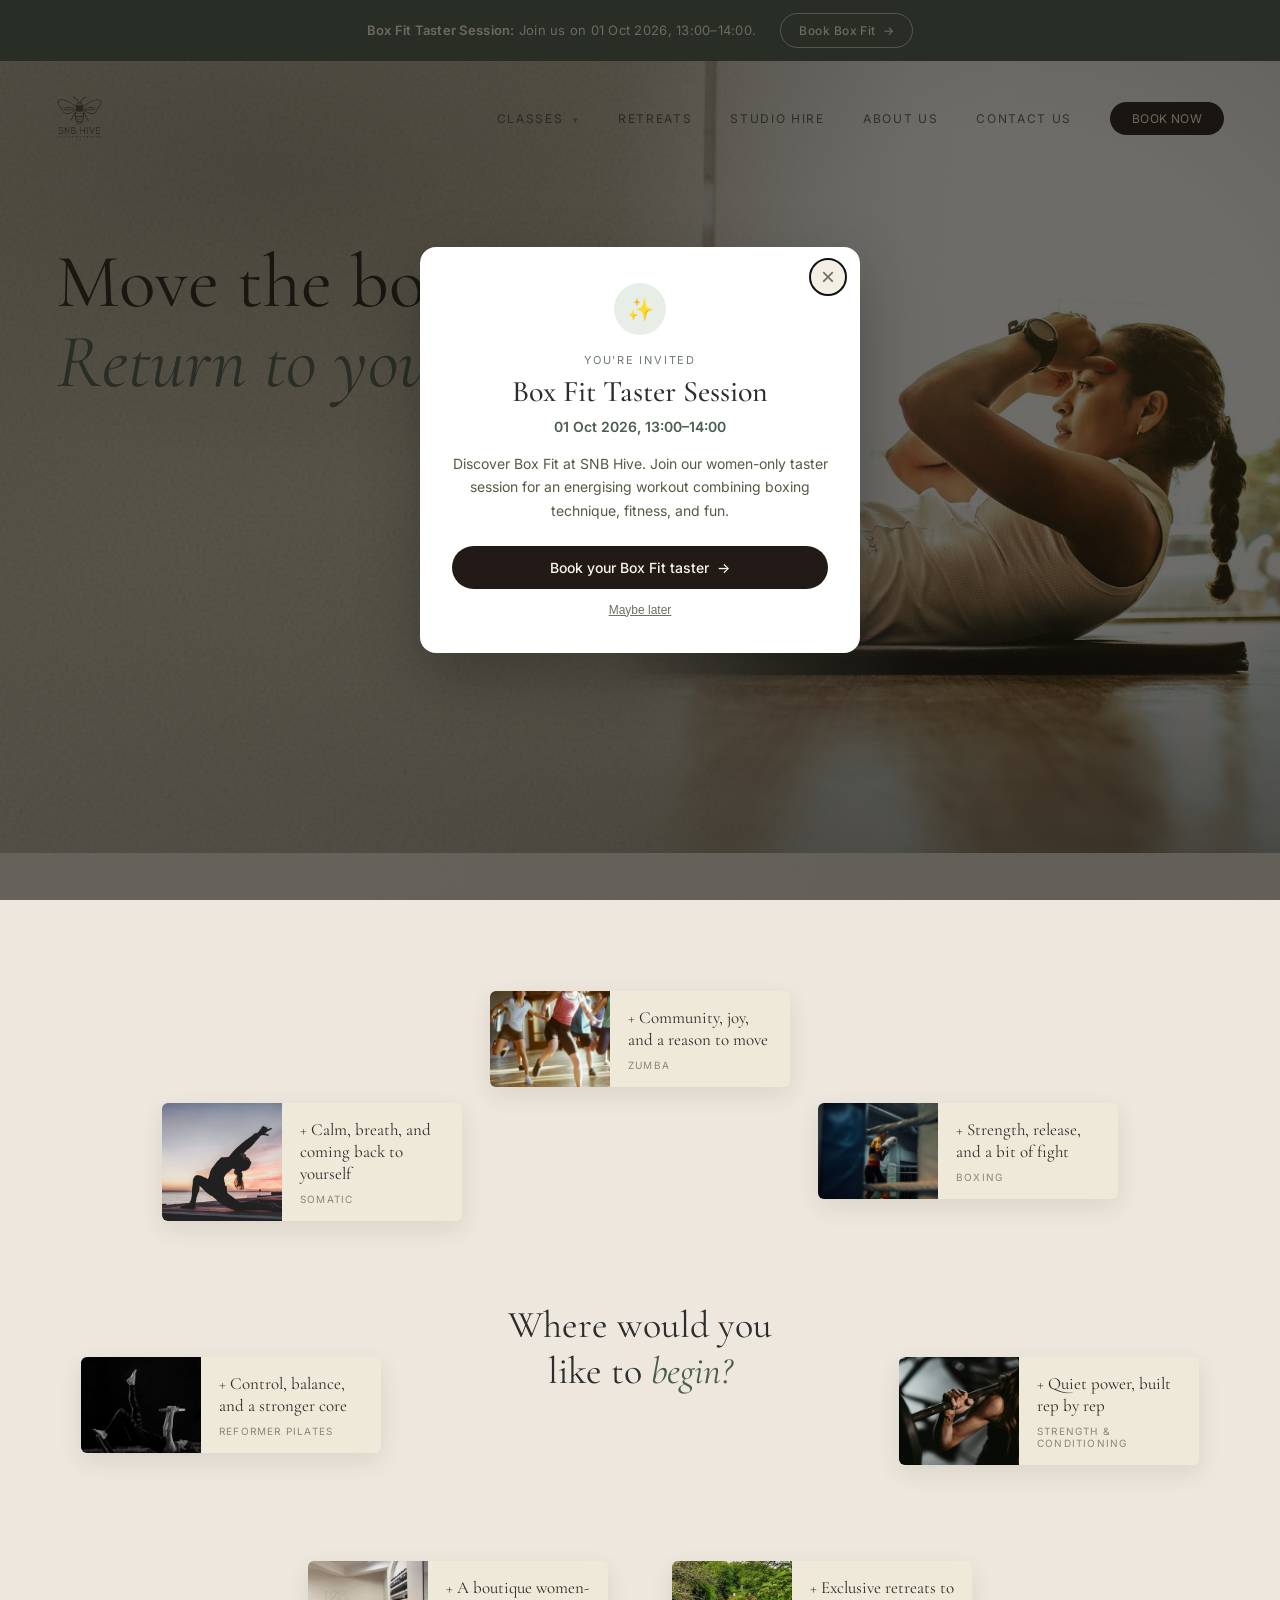
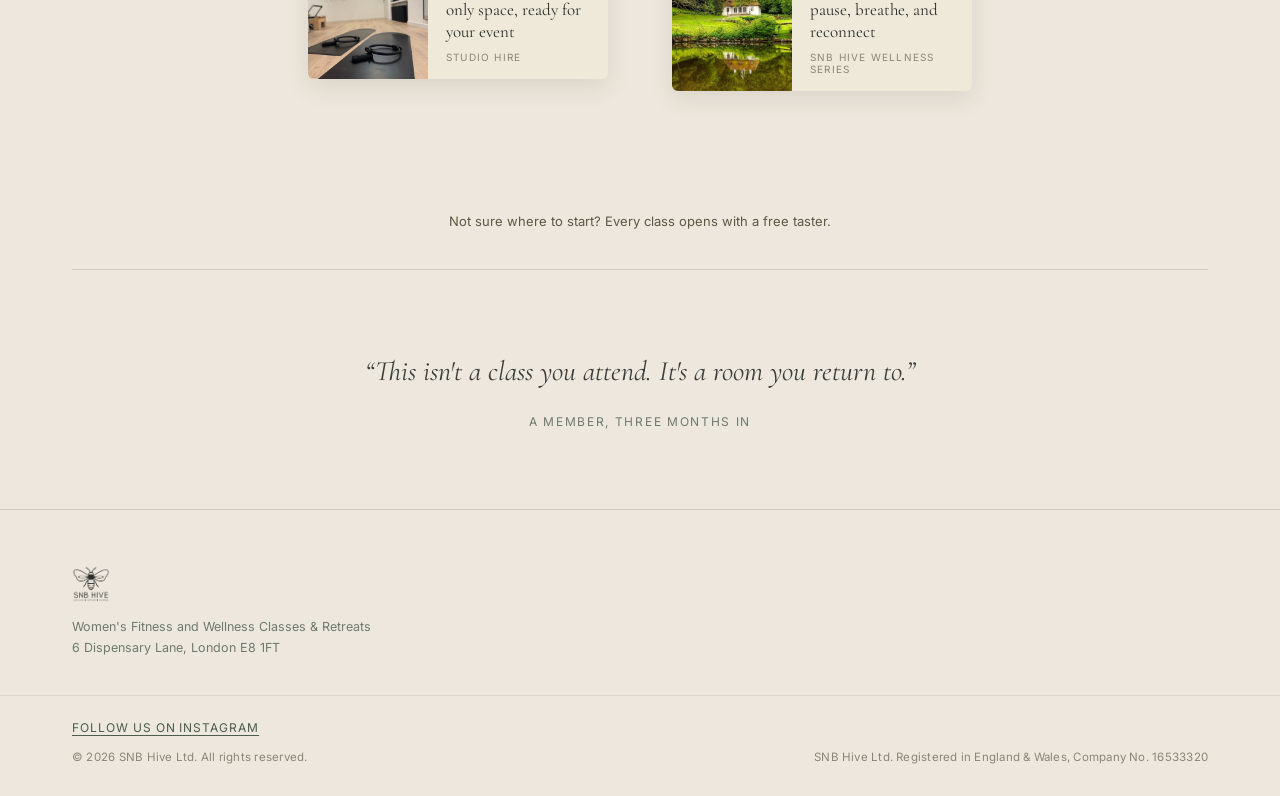
==== index.html @ ef82ece2 "Add Box Fit time to homepage popup" ====
<!DOCTYPE html>
<html lang="en">
<head>
<meta charset="UTF-8" />
<meta name="viewport" content="width=device-width, initial-scale=1.0" />
<title>SNB Hive — Women's Fitness & Wellness</title>
<meta property="og:title" content="SNB Hive — Women's Fitness &amp; Wellness" />
<meta property="og:description" content="A women-only wellness community in Hackney. Fitness classes, retreats, and studio hire." />
<meta property="og:image" content="https://snbhive.com/hero-photo-candidate.jpg" />
<meta property="og:type" content="website" />
<meta property="og:url" content="https://snbhive.com/" />
<meta name="twitter:card" content="summary_large_image" />
<meta name="description" content="A women-only wellness community in Hackney. Fitness classes, retreats, and studio hire." />
<link rel="preconnect" href="https://fonts.googleapis.com">
<link href="https://fonts.googleapis.com/css2?family=Cormorant+Garamond:ital,wght@0,400;0,500;1,400;1,500&family=Inter:wght@400;500&display=swap" rel="stylesheet">
<style>
  * { margin:0; padding:0; box-sizing:border-box; }

  body {
    font-family:'Inter',sans-serif; color:#2B2E2C;
    background-color:#EDE7DD;
    background-image:
      radial-gradient(ellipse 120% 80% at 30% 0%, rgba(255,252,244,0.4), transparent 60%),
      radial-gradient(ellipse 120% 90% at 80% 100%, rgba(60,64,58,0.05), transparent 60%),
      url("data:image/svg+xml,%3Csvg xmlns='http://www.w3.org/2000/svg' viewBox='0 0 240 240'%3E%3Cfilter id='n'%3E%3CfeTurbulence type='fractalNoise' baseFrequency='0.85' numOctaves='2' stitchTiles='stitch'/%3E%3CfeColorMatrix type='saturate' values='0'/%3E%3C/filter%3E%3Crect width='100%25' height='100%25' filter='url(%23n)' opacity='0.045'/%3E%3C/svg%3E");
    background-attachment:fixed;
  }
  .serif { font-family:'Cormorant Garamond',serif; }

  /* ── Box Fit taster session announcement ── */
  .taster-banner {
    position:relative; z-index:40; display:flex; align-items:center; justify-content:center;
    gap:24px; padding:13px 24px; background:#4B5D4E; color:#FBF6EA; text-align:center;
  }
  .taster-banner p { font-size:13px; line-height:1.5; letter-spacing:0.02em; }
  .taster-banner strong { font-weight:600; }
  .taster-banner a {
    flex-shrink:0; display:inline-flex; align-items:center; gap:7px; padding:9px 18px;
    border:1px solid rgba(251,246,234,0.7); border-radius:100px; color:#FBF6EA;
    font-size:12px; font-weight:500; letter-spacing:0.04em; text-decoration:none;
    transition:background 0.2s ease, color 0.2s ease;
  }
  .taster-banner a:hover, .taster-banner a:focus-visible { background:#FBF6EA; color:#344339; }

  /* ── Textured stone hero — heavier, more granular grain than the rest
       of the page, so the top of the site reads as a distinct, tactile
       moment rather than a continuation of the body texture. ── */
  .hero {
    position:relative; min-height:88vh; overflow:hidden;
    background-color:#CDC6B2;
    background-image:
      radial-gradient(ellipse 70% 60% at 22% 15%, rgba(139,132,116,0.55), transparent 60%),
      radial-gradient(ellipse 60% 70% at 78% 30%, rgba(242,237,221,0.6), transparent 65%),
      radial-gradient(ellipse 90% 70% at 50% 100%, rgba(120,114,98,0.4), transparent 70%),
      radial-gradient(ellipse 100% 60% at 50% 0%, rgba(168,160,141,0.3), transparent 60%),
      linear-gradient(180deg, #D3CCB9 0%, #C7BFAA 45%, #DAD3C1 100%);
  }
  .hero::before {
    content:''; position:absolute; inset:0; opacity:0.34; mix-blend-mode:multiply;
    background-image:url("data:image/svg+xml,%3Csvg xmlns='http://www.w3.org/2000/svg' viewBox='0 0 300 300'%3E%3Cfilter id='n'%3E%3CfeTurbulence type='fractalNoise' baseFrequency='0.75' numOctaves='3' stitchTiles='stitch'/%3E%3CfeColorMatrix type='saturate' values='0'/%3E%3C/filter%3E%3Crect width='100%25' height='100%25' filter='url(%23n)'/%3E%3C/svg%3E");
  }
  .hero::after {
    content:''; position:absolute; inset:0;
    background:radial-gradient(ellipse 90% 90% at 50% 45%, transparent 45%, rgba(60,56,44,0.16) 100%);
  }

  .hero-nav { position:relative; z-index:30; display:flex; align-items:center; justify-content:space-between; padding:34px 56px; }
  .hero-nav .mark { display:flex; align-items:center; text-decoration:none; }
  .hero-nav .mark img { height:44px; width:auto; display:block; }
  .hero-nav ul { display:flex; gap:38px; list-style:none; }

  .nav-dropdown { position:relative; }
  .nav-dropdown > a { cursor:pointer; }
  .nav-dropdown .caret { font-size:9px; margin-left:5px; opacity:0.7; }
  .dropdown-menu { position:absolute; top:100%; left:50%; transform:translateX(-50%); margin-top:14px;
    background:#fff; border-radius:10px; box-shadow:0 14px 34px rgba(60,50,30,0.16);
    min-width:200px; padding:8px; opacity:0; visibility:hidden; transform:translateX(-50%) translateY(-6px);
    transition:opacity 0.2s ease, transform 0.2s ease, visibility 0.2s; z-index:20; }
  .nav-dropdown:hover .dropdown-menu { opacity:1; visibility:visible; transform:translateX(-50%) translateY(0); }
  .dropdown-menu a { display:block; padding:9px 14px; font-size:12px; letter-spacing:0.08em; text-transform:uppercase;
    color:#2B2E2C; opacity:1; border-radius:6px; }
  .dropdown-menu a:hover { background:#F3EFE4; color:#4B5D4E; }
  .hero-nav a { color:#2B2E2C; text-decoration:none; font-size:12px; letter-spacing:0.14em; text-transform:uppercase; opacity:0.75; }

  .hero-copy { position:relative; z-index:4; padding:70px 56px 0; max-width:640px; }
  .hero-copy h1 { font-family:'Cormorant Garamond',serif; font-weight:400; font-size:76px; line-height:1.05; color:#211F1A; }
  .hero-copy h1 i { font-style:italic; color:#4B5D4E; }
  .hero-cta { margin-top:34px; display:inline-flex; align-items:center; gap:10px; background:#211A16; color:#FBF6EA;
    padding:14px 26px; border-radius:100px; font-size:13px; letter-spacing:0.03em; text-decoration:none; }
  .hero-cta .arrow { font-size:15px; }

  /* ── Photo fade layer ─────────────────────────────────────────────
     Currently using hero-photo-candidate.jpg (a free stock candidate —
     confirm its licence before this goes live). To swap in a different
     or final image, replace the background-image url below and adjust
     background-position to recentre on the subject if needed. The
     fade, the blend into the textured backdrop, and the vignette are
     already built and apply automatically to whatever image is used. ── */
  .photo-slot {
    position:absolute; right:0; bottom:0; top:0; width:52%; z-index:2;
    background-image:url('hero-photo-candidate.jpg');
    background-size:cover; background-position:75% 35%;
    -webkit-mask-image:linear-gradient(90deg, transparent 0%, rgba(0,0,0,0.5) 22%, rgba(0,0,0,0.95) 45%, black 60%);
            mask-image:linear-gradient(90deg, transparent 0%, rgba(0,0,0,0.5) 22%, rgba(0,0,0,0.95) 45%, black 60%);
  }
  .photo-slot::after {
    content:''; position:absolute; inset:0;
    background:
      linear-gradient(0deg, rgba(40,36,26,0.28) 0%, transparent 30%),
      radial-gradient(ellipse 90% 70% at 60% 40%, transparent 45%, rgba(40,36,26,0.18) 100%);
  }
  /* ── Body sections ── */
  .section-label { font-size:11px; letter-spacing:0.24em; text-transform:uppercase; color:#6E7A6F; text-align:center; }

  /* Scattered "Where would you like to begin?" constellation menu */
  .menu-wrap { position:relative; max-width:1180px; margin:90px auto 10px; height:860px; padding:0; }

  .menu-center { position:absolute; left:50%; top:360px; transform:translateX(-50%);
    text-align:center; z-index:3; width:280px; }
  .menu-center .label { font-size:11px; letter-spacing:0.24em; text-transform:uppercase; color:#6E7A6F; margin-bottom:16px; }
  .menu-center h2 { font-family:'Cormorant Garamond',serif; font-weight:400; font-size:38px; line-height:1.2; color:#2B2E2C; }
  .menu-center h2 i { font-style:italic; color:#4B5D4E; }

  .mcard { position:absolute; display:flex; align-items:stretch; background:#EFE9D9; border-radius:6px;
    box-shadow:0 8px 24px rgba(60,50,30,0.10); width:300px; text-decoration:none; color:inherit;
    transition:transform 0.25s ease, box-shadow 0.25s ease; z-index:2; }
  .mcard:hover { transform:translateY(-4px); box-shadow:0 14px 30px rgba(60,50,30,0.16); }
  .mcard .mphoto { width:120px; flex-shrink:0; position:relative; border-radius:6px 0 0 6px; overflow:hidden; }
  .mcard .mphoto::after {
    content:''; position:absolute; inset:0; opacity:0.14; mix-blend-mode:overlay;
    background-image:url("data:image/svg+xml,%3Csvg xmlns='http://www.w3.org/2000/svg' viewBox='0 0 300 300'%3E%3Cfilter id='n'%3E%3CfeTurbulence type='fractalNoise' baseFrequency='0.014' numOctaves='4' stitchTiles='stitch'/%3E%3CfeColorMatrix type='saturate' values='0'/%3E%3C/filter%3E%3Crect width='100%25' height='100%25' filter='url(%23n)'/%3E%3C/svg%3E");
  }
  .mcard .mbody { padding:16px 18px; display:flex; flex-direction:column; justify-content:center; border-radius:0 6px 6px 0; overflow:hidden; }
  .mcard .title { font-family:'Cormorant Garamond',serif; font-size:17px; line-height:1.3; }
  .mcard .title .plus { color:#4B5D4E; margin-right:4px; }
  .mcard .who { margin-top:8px; font-size:10px; letter-spacing:0.12em; text-transform:uppercase; color:#8A8677; }

  .mcard.card-1 { left:440px; top:48px;  }
  .mcard.card-2 { left:768px; top:160px; }
  .mcard.card-3 { left:112px; top:160px; }
  .mcard.card-4 { left:849px; top:414px; }
  .mcard.card-5 { left:31px;  top:414px; }
  .mcard.card-6 { left:622px; top:618px; }
  .mcard.card-7 { left:258px; top:618px; }

  .menu-footnote { text-align:center; margin-top:0; padding-bottom:40px; font-size:13px; color:#5C5844; }
  .menu-footnote a { color:#4B5D4E; text-decoration:underline; text-underline-offset:4px; }

  @media (max-width: 1220px) {
    .menu-wrap { height:auto; padding:0 24px; margin-top:60px; }
    .menu-center { position:static; transform:none; margin:0 auto 32px; width:auto; }
    .mcard { position:static; width:100%; margin:0 auto 16px; max-width:420px; }
  }

  .t1 { background-image:url('menu-zumba.jpg'); background-size:cover; background-position:center 45%; }
  .t2 { background-image:url('menu-boxing.jpg'); background-size:cover; background-position:center 30%; }
  .t3 { background-image:url('menu-classes.jpg'); background-size:cover; background-position:center 55%; }
  .t4 { background-image:url('menu-strength.jpg'); background-size:cover; background-position:center 35%; }
  .t5 { background-image:url('menu-pilates.jpg'); background-size:cover; background-position:center 45%; }
  .t6 { background-image:url('menu-retreat.jpg'); background-size:cover; background-position:center; }
  .t7 { background-image:url('menu-studio.jpg'); background-size:cover; background-position:center; }

  .divider { height:1px; background:rgba(43,46,44,0.16); margin:0 72px; }

  .quote-band { padding:80px 72px; text-align:center; }
  .quote-band p { font-family:'Cormorant Garamond',serif; font-style:italic; font-weight:400; font-size:28px; line-height:1.5;
    max-width:620px; margin:0 auto; color:#3A3D3B; }
  .quote-band .who { margin-top:22px; font-size:12px; letter-spacing:0.14em; text-transform:uppercase; color:#6E7A6F; }

  .site-footer { border-top:1px solid rgba(43,46,44,0.14); }
  .footer-main { padding:56px 72px 36px; display:flex; justify-content:space-between;
    align-items:flex-start; gap:40px; flex-wrap:wrap; }
  .footer-brand img { height:36px; width:auto; display:block; margin-bottom:14px; }
  .footer-brand p { font-size:12.5px; color:#6E7A6F; line-height:1.7; }
  .footer-social a { font-size:12px; letter-spacing:0.08em; text-transform:uppercase; color:#4B5D4E;
    text-decoration:underline; text-underline-offset:3px; }
  .footer-bottom { padding:20px 72px 32px; border-top:1px solid rgba(43,46,44,0.08); }
  .footer-bottom .footer-social { margin-bottom:14px; text-align:left; }
  .footer-legal { display:flex; justify-content:space-between; flex-wrap:wrap; gap:8px; }
  .footer-legal p { font-size:11.5px; color:#8A8677; letter-spacing:0.02em; }

  @media (max-width: 700px) {
    .footer-main, .footer-bottom { padding-left:24px; padding-right:24px; }
  }

  @media (max-width: 900px) {
    .hero-copy h1 { font-size:48px; }
    .photo-slot { position:static; width:auto; margin:32px 56px 0; height:280px; }
    .card-grid { grid-template-columns:1fr; }
  }
  .nav-cta { background:#211A16 !important; color:#FBF6EA !important; padding:9px 22px;
    border-radius:100px; opacity:1 !important; letter-spacing:0.03em !important; }
  /* ── Mobile nav ── */
  .mobile-toggle { display:none; background:none; border:none; cursor:pointer; padding:6px; z-index:30; position:relative; }
  .mobile-toggle span { display:block; width:22px; height:2px; background:#2B2E2C; margin:5px 0;
    transition:transform 0.25s ease, opacity 0.25s ease; }
  .mobile-toggle.open span:nth-child(1) { transform:translateY(7px) rotate(45deg); }
  .mobile-toggle.open span:nth-child(2) { opacity:0; }
  .mobile-toggle.open span:nth-child(3) { transform:translateY(-7px) rotate(-45deg); }

  .nav-overlay { position:fixed; inset:0; background:rgba(20,18,14,0.4); z-index:15;
    opacity:0; visibility:hidden; transition:opacity 0.25s ease, visibility 0.25s ease; }
  .nav-overlay.show { opacity:1; visibility:visible; }

  @media (max-width: 880px) {
    .mobile-toggle { display:block; }
    .hero-nav ul {
      position:fixed; top:0; right:0; height:100vh; width:80%; max-width:320px;
      background:#FBF6EA; flex-direction:column; align-items:flex-start; justify-content:flex-start;
      padding:100px 32px 40px; gap:6px; box-shadow:-10px 0 34px rgba(0,0,0,0.16);
      transform:translateX(100%); transition:transform 0.3s ease; z-index:20; overflow-y:auto;
    }
    .hero-nav ul.open { transform:translateX(0); }
    .hero-nav ul li { width:100%; }
    .hero-nav ul a { display:block; padding:12px 0; font-size:13px; opacity:0.85; }
    .hero-nav .nav-cta { display:inline-flex !important; align-items:center; justify-content:center;
      padding:13px 28px !important; margin-top:14px; font-size:13px !important; width:auto; }
    .nav-dropdown .dropdown-menu {
      position:static !important; left:auto !important; top:auto !important; transform:none !important;
      box-shadow:none !important; background:transparent !important; border-radius:0 !important;
      width:100% !important; min-width:0 !important; margin:0 !important; padding:0 !important;
      opacity:1 !important; visibility:visible !important;
      max-height:0; overflow:hidden; transition:max-height 0.25s ease;
    }
    .nav-dropdown.mobile-open .dropdown-menu {
      max-height:300px !important; padding:4px 0 6px 14px !important; margin-top:2px !important;
    }
    .nav-dropdown .caret { transition:transform 0.2s ease; }
    .nav-dropdown.mobile-open .caret { transform:rotate(180deg); }
  }
  /* ── Box Fit taster session popup ── */
  .taster-overlay { position:fixed; inset:0; z-index:50; background:rgba(20,18,14,0.62);
    display:none; align-items:center; justify-content:center; padding:20px; }
  .taster-overlay.show { display:flex; }
  .taster-modal { background:#fff; border-radius:16px; max-width:440px; width:100%;
    padding:36px 32px; text-align:center; position:relative; box-shadow:0 24px 60px rgba(0,0,0,0.25); }
  .taster-modal .close-btn { position:absolute; top:12px; right:14px; width:36px; height:36px;
    background:none; border:none; font-size:24px; color:#716D61; cursor:pointer; border-radius:50%; }
  .taster-modal .close-btn:hover, .taster-modal .close-btn:focus-visible { background:#F3EFE4; }
  .taster-modal .taster-icon { width:52px; height:52px; border-radius:50%; background:#E7EEE8; color:#4B5D4E;
    display:flex; align-items:center; justify-content:center; margin:0 auto 18px; font-size:22px; }
  .taster-modal h3 { font-family:'Cormorant Garamond',serif; font-weight:500; font-size:30px; color:#2B2E2C; }
  .taster-modal .taster-tag { font-size:11px; letter-spacing:0.16em; text-transform:uppercase; color:#6E7A6F;
    margin-bottom:6px; }
  .taster-modal .dates { font-size:14px; font-weight:600; color:#4B5D4E; margin-top:8px; }
  .taster-modal p.body-copy { font-size:14px; color:#5A5744; line-height:1.65; margin:17px 0 24px; }
  .taster-modal .btn-primary { display:inline-flex; align-items:center; justify-content:center; gap:8px;
    width:100%; background:#211A16; color:#FBF6EA; padding:13px; border-radius:100px; text-decoration:none;
    font-size:14px; font-weight:500; }
  .taster-modal .btn-later { display:block; margin:14px auto 0; font-size:12px; color:#716D61;
    text-decoration:underline; background:none; border:none; cursor:pointer; }
  @media (max-width: 600px) {
    .taster-banner { flex-direction:column; gap:9px; padding:12px 18px; }
    .taster-banner a { padding:7px 16px; }
    .taster-modal { padding:34px 24px 28px; }
  }
</style>
</head>
<body>

<aside class="taster-banner" aria-label="Box Fit taster session">
  <p><strong>Box Fit Taster Session:</strong> Join us on 01 Oct 2026, 13:00&ndash;14:00.</p>
  <a href="https://app.snbhive.com">Book Box Fit <span aria-hidden="true">&rarr;</span></a>
</aside>

<section class="hero">
  <nav class="hero-nav">
    <a class="mark" href="index.html"><img src="logo-nav.png" alt="SNB Hive"/></a>
    <ul>
      <li class="nav-dropdown">
        <a>Classes <span class="caret">&#9662;</span></a>
        <div class="dropdown-menu">
          <a href="page-class-boxing.html">Boxing</a>
          <a href="page-class-pilates.html">Reformer Pilates</a>
          <a href="page-class-somatic.html">Somatic</a>
          <a href="page-class-strength.html">Strength &amp; Conditioning</a>
          <a href="page-class-zumba.html">Zumba</a>
        </div>
      </li>
      <li><a href="page-retreats.html">Retreats</a></li>
      <li><a href="page-studio-hire.html">Studio hire</a></li>
      <li><a href="page-about.html">About us</a></li>
      <li><a href="page-contact.html">Contact us</a></li>
      <li><a href="https://app.snbhive.com" class="nav-cta">Book Now</a></li>
    </ul>
    <div class="nav-overlay" id="navOverlay"></div>
    <button class="mobile-toggle" id="mobileToggle" aria-label="Menu"><span></span><span></span><span></span></button>
  </nav>


  <div class="hero-copy">
    <h1>Move the body.<br/><i>Return to yourself.</i></h1>
  </div>

  <div class="photo-slot"></div>
</section>

<!-- Signature scattered menu — now showing each class individually, plus retreats and studio hire -->
<div class="menu-wrap">
  <div class="menu-center">
    <h2>Where would you<br/>like to <i>begin?</i></h2>
  </div>

  <a class="mcard card-1" href="page-class-zumba.html">
    <div class="mphoto t1"></div>
    <div class="mbody">
      <div class="title"><span class="plus">+</span>Community, joy, and a reason to move</div>
      <div class="who">Zumba</div>
    </div>
  </a>

  <a class="mcard card-2" href="page-class-boxing.html">
    <div class="mphoto t2"></div>
    <div class="mbody">
      <div class="title"><span class="plus">+</span>Strength, release, and a bit of fight</div>
      <div class="who">Boxing</div>
    </div>
  </a>

  <a class="mcard card-3" href="page-class-somatic.html">
    <div class="mphoto t3"></div>
    <div class="mbody">
      <div class="title"><span class="plus">+</span>Calm, breath, and coming back to yourself</div>
      <div class="who">Somatic</div>
    </div>
  </a>

  <a class="mcard card-4" href="page-class-strength.html">
    <div class="mphoto t4"></div>
    <div class="mbody">
      <div class="title"><span class="plus">+</span>Quiet power, built rep by rep</div>
      <div class="who">Strength &amp; Conditioning</div>
    </div>
  </a>

  <a class="mcard card-5" href="page-class-pilates.html">
    <div class="mphoto t5"></div>
    <div class="mbody">
      <div class="title"><span class="plus">+</span>Control, balance, and a stronger core</div>
      <div class="who">Reformer Pilates</div>
    </div>
  </a>

  <a class="mcard card-6" href="page-retreats.html">
    <div class="mphoto t6"></div>
    <div class="mbody">
      <div class="title"><span class="plus">+</span>Exclusive retreats to pause, breathe, and reconnect</div>
      <div class="who">SNB Hive Wellness Series</div>
    </div>
  </a>

  <a class="mcard card-7" href="page-studio-hire.html">
    <div class="mphoto t7"></div>
    <div class="mbody">
      <div class="title"><span class="plus">+</span>A boutique women-only space, ready for your event</div>
      <div class="who">Studio hire</div>
    </div>
  </a>
</div>

<div class="menu-footnote">Not sure where to start? Every class opens with a free taster.</div>

<div class="divider"></div>

<section class="quote-band">
  <p>&ldquo;This isn't a class you attend. It's a room you return to.&rdquo;</p>
  <div class="who">A member, three months in</div>
</section>

<footer class="site-footer">
  <div class="footer-main">
    <div class="footer-brand">
      <img src="logo-nav.png" alt="SNB Hive"/>
      <p>Women's Fitness and Wellness Classes &amp; Retreats<br/>6 Dispensary Lane, London E8 1FT</p>
    </div>
  </div>
  <div class="footer-bottom">
    <div class="footer-social">
      <a href="https://www.instagram.com/snbhive?igsh=ODBrM2l6dDdyZnp0&utm_source=qr" target="_blank" rel="noopener">Follow us on Instagram</a>
    </div>
    <div class="footer-legal">
      <p>&copy; 2026 SNB Hive Ltd. All rights reserved.</p>
      <p>SNB Hive Ltd. Registered in England &amp; Wales, Company No. 16533320</p>
    </div>
  </div>
</footer>

<div class="taster-overlay" id="tasterOverlay" aria-hidden="true">
  <div class="taster-modal" role="dialog" aria-modal="true" aria-labelledby="tasterTitle" aria-describedby="tasterDescription">
    <button class="close-btn" id="tasterClose" type="button" aria-label="Close Box Fit taster session popup">&times;</button>
    <div class="taster-icon" aria-hidden="true">&#10024;</div>
    <div class="taster-tag">You're invited</div>
    <h3 id="tasterTitle">Box Fit Taster Session</h3>
    <div class="dates">01 Oct 2026, 13:00&ndash;14:00</div>
    <p class="body-copy" id="tasterDescription">Discover Box Fit at SNB Hive. Join our women-only taster session for an energising workout combining boxing technique, fitness, and fun.</p>
    <a class="btn-primary" href="https://app.snbhive.com">Book your Box Fit taster <span aria-hidden="true">&rarr;</span></a>
    <button class="btn-later" id="tasterLater" type="button">Maybe later</button>
  </div>
</div>

<script>
  (function() {
    var overlay = document.getElementById('tasterOverlay');
    var closeButton = document.getElementById('tasterClose');
    var laterButton = document.getElementById('tasterLater');
    var storageKey = 'box_fit_taster_2026_10_01_seen';

    function closePopup() {
      overlay.classList.remove('show');
      overlay.setAttribute('aria-hidden', 'true');
    }

    if (!sessionStorage.getItem(storageKey)) {
      setTimeout(function() {
        overlay.classList.add('show');
        overlay.setAttribute('aria-hidden', 'false');
        closeButton.focus();
      }, 600);
      sessionStorage.setItem(storageKey, '1');
    }

    closeButton.addEventListener('click', closePopup);
    laterButton.addEventListener('click', closePopup);
    overlay.addEventListener('click', function(event) {
      if (event.target === overlay) closePopup();
    });
    document.addEventListener('keydown', function(event) {
      if (event.key === 'Escape' && overlay.classList.contains('show')) closePopup();
    });
  })();
</script>

<script>
  (function() {
    var toggle = document.getElementById('mobileToggle');
    var menu = document.querySelector('.hero-nav ul');
    var overlay = document.getElementById('navOverlay');
    if (!toggle || !menu) return;

    function closeMenu() {
      toggle.classList.remove('open');
      menu.classList.remove('open');
      if (overlay) overlay.classList.remove('show');
    }
    function openMenu() {
      toggle.classList.add('open');
      menu.classList.add('open');
      if (overlay) overlay.classList.add('show');
    }
    toggle.addEventListener('click', function() {
      menu.classList.contains('open') ? closeMenu() : openMenu();
    });
    if (overlay) overlay.addEventListener('click', closeMenu);

    var dropdownLink = document.querySelector('.nav-dropdown > a');
    var dropdownParent = document.querySelector('.nav-dropdown');
    if (dropdownLink && dropdownParent) {
      dropdownLink.addEventListener('click', function(e) {
        if (window.innerWidth <= 880) {
          e.preventDefault();
          dropdownParent.classList.toggle('mobile-open');
        }
      });
    }
  })();
</script>
</body>
</html>
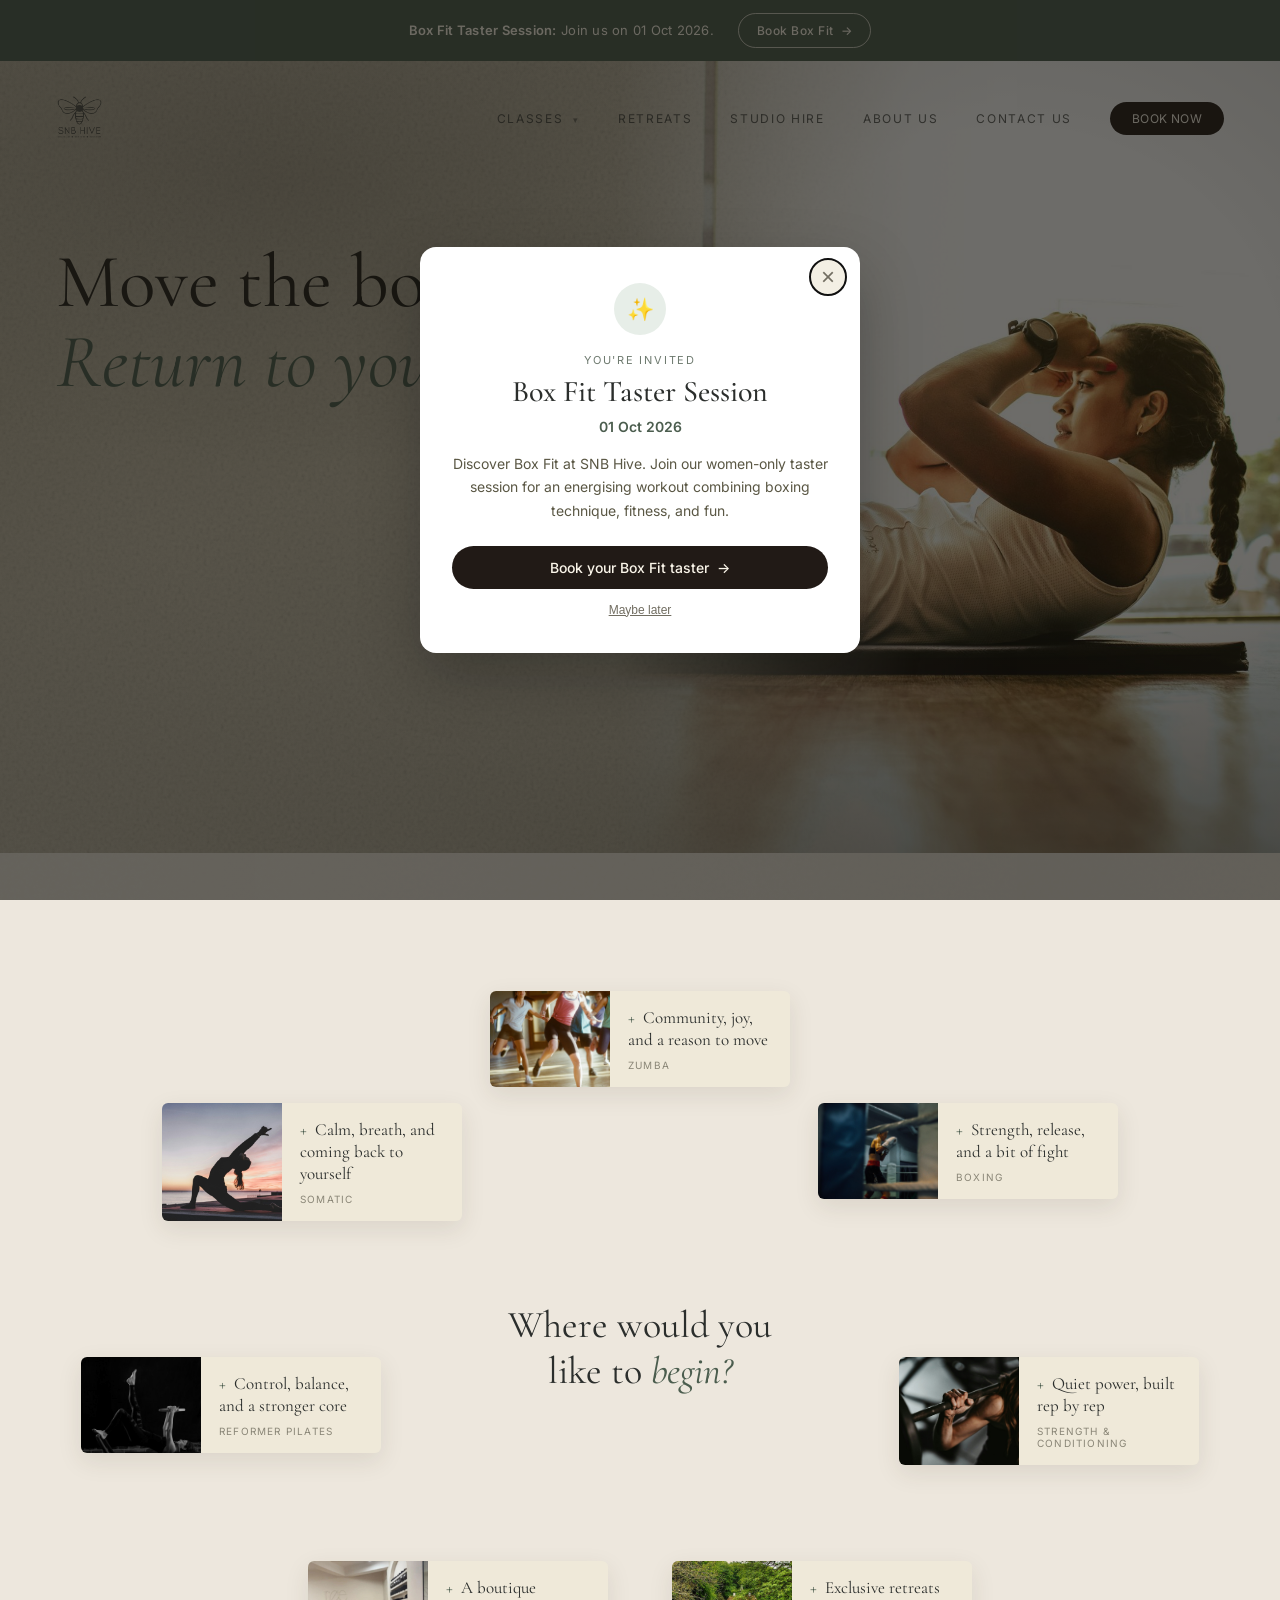
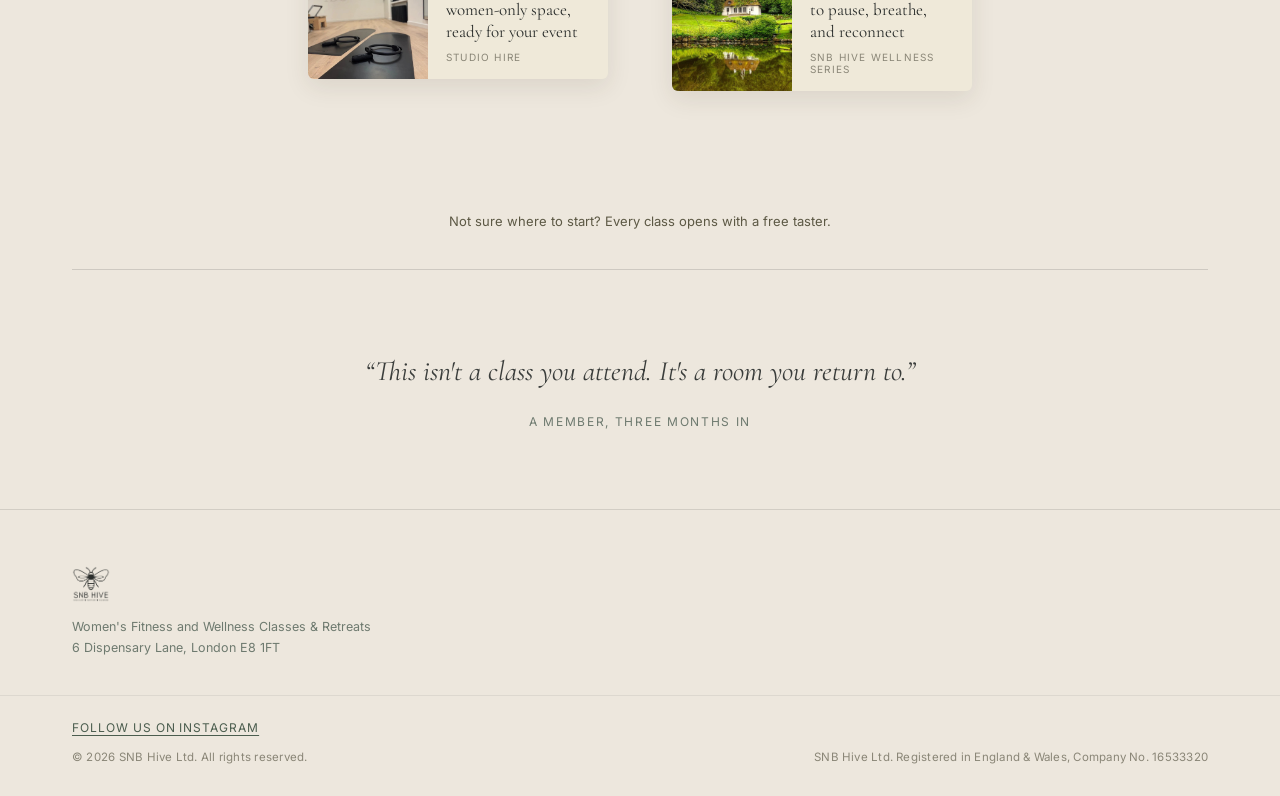
==== commit 69fcee09: "Merge branch 'main' into codex/add-popup-and-banner-with-redirects-u6j0tx" ====
--- a/index.html
+++ b/index.html
@@ -13,262 +13,876 @@
 <meta name="description" content="A women-only wellness community in Hackney. Fitness classes, retreats, and studio hire." />
 <link rel="preconnect" href="https://fonts.googleapis.com">
 <link href="https://fonts.googleapis.com/css2?family=Cormorant+Garamond:ital,wght@0,400;0,500;1,400;1,500&family=Inter:wght@400;500&display=swap" rel="stylesheet">
+
 <style>
-  * { margin:0; padding:0; box-sizing:border-box; }
-
-  body {
-    font-family:'Inter',sans-serif; color:#2B2E2C;
-    background-color:#EDE7DD;
-    background-image:
-      radial-gradient(ellipse 120% 80% at 30% 0%, rgba(255,252,244,0.4), transparent 60%),
-      radial-gradient(ellipse 120% 90% at 80% 100%, rgba(60,64,58,0.05), transparent 60%),
-      url("data:image/svg+xml,%3Csvg xmlns='http://www.w3.org/2000/svg' viewBox='0 0 240 240'%3E%3Cfilter id='n'%3E%3CfeTurbulence type='fractalNoise' baseFrequency='0.85' numOctaves='2' stitchTiles='stitch'/%3E%3CfeColorMatrix type='saturate' values='0'/%3E%3C/filter%3E%3Crect width='100%25' height='100%25' filter='url(%23n)' opacity='0.045'/%3E%3C/svg%3E");
-    background-attachment:fixed;
-  }
-  .serif { font-family:'Cormorant Garamond',serif; }
-
-  /* ── Box Fit taster session announcement ── */
+* {
+  margin: 0;
+  padding: 0;
+  box-sizing: border-box;
+}
+
+body {
+  font-family: 'Inter', sans-serif;
+  color: #2B2E2C;
+  background-color: #EDE7DD;
+  background-image:
+    radial-gradient(ellipse 120% 80% at 30% 0%, rgba(255,252,244,0.4), transparent 60%),
+    radial-gradient(ellipse 120% 90% at 80% 100%, rgba(60,64,58,0.05), transparent 60%),
+    url("data:image/svg+xml,%3Csvg xmlns='http://www.w3.org/2000/svg' viewBox='0 0 240 240'%3E%3Cfilter id='n'%3E%3CfeTurbulence type='fractalNoise' baseFrequency='0.85' numOctaves='2' stitchTiles='stitch'/%3E%3CfeColorMatrix type='saturate' values='0'/%3E%3C/filter%3E%3Crect width='100%25' height='100%25' filter='url(%23n)' opacity='0.045'/%3E%3C/svg%3E");
+  background-attachment: fixed;
+}
+
+.serif {
+  font-family: 'Cormorant Garamond', serif;
+}
+
+/* Box Fit taster-session banner */
+.taster-banner {
+  position: relative;
+  z-index: 40;
+  display: flex;
+  align-items: center;
+  justify-content: center;
+  gap: 24px;
+  padding: 13px 24px;
+  background: #4B5D4E;
+  color: #FBF6EA;
+  text-align: center;
+}
+
+.taster-banner p {
+  font-size: 13px;
+  line-height: 1.5;
+  letter-spacing: 0.02em;
+}
+
+.taster-banner strong {
+  font-weight: 600;
+}
+
+.taster-banner a {
+  flex-shrink: 0;
+  display: inline-flex;
+  align-items: center;
+  gap: 7px;
+  padding: 9px 18px;
+  border: 1px solid rgba(251,246,234,0.7);
+  border-radius: 100px;
+  color: #FBF6EA;
+  font-size: 12px;
+  font-weight: 500;
+  letter-spacing: 0.04em;
+  text-decoration: none;
+  transition: background 0.2s ease, color 0.2s ease;
+}
+
+.taster-banner a:hover,
+.taster-banner a:focus-visible {
+  background: #FBF6EA;
+  color: #344339;
+}
+
+/* Hero */
+.hero {
+  position: relative;
+  min-height: 88vh;
+  overflow: hidden;
+  background-color: #CDC6B2;
+  background-image:
+    radial-gradient(ellipse 70% 60% at 22% 15%, rgba(139,132,116,0.55), transparent 60%),
+    radial-gradient(ellipse 60% 70% at 78% 30%, rgba(242,237,221,0.6), transparent 65%),
+    radial-gradient(ellipse 90% 70% at 50% 100%, rgba(120,114,98,0.4), transparent 70%),
+    radial-gradient(ellipse 100% 60% at 50% 0%, rgba(168,160,141,0.3), transparent 60%),
+    linear-gradient(180deg, #D3CCB9 0%, #C7BFAA 45%, #DAD3C1 100%);
+}
+
+.hero::before {
+  content: '';
+  position: absolute;
+  inset: 0;
+  opacity: 0.34;
+  mix-blend-mode: multiply;
+  background-image: url("data:image/svg+xml,%3Csvg xmlns='http://www.w3.org/2000/svg' viewBox='0 0 300 300'%3E%3Cfilter id='n'%3E%3CfeTurbulence type='fractalNoise' baseFrequency='0.75' numOctaves='3' stitchTiles='stitch'/%3E%3CfeColorMatrix type='saturate' values='0'/%3E%3C/filter%3E%3Crect width='100%25' height='100%25' filter='url(%23n)'/%3E%3C/svg%3E");
+}
+
+.hero::after {
+  content: '';
+  position: absolute;
+  inset: 0;
+  background: radial-gradient(
+    ellipse 90% 90% at 50% 45%,
+    transparent 45%,
+    rgba(60,56,44,0.16) 100%
+  );
+}
+
+/* Navigation */
+.hero-nav {
+  position: relative;
+  z-index: 30;
+  display: flex;
+  align-items: center;
+  justify-content: space-between;
+  padding: 34px 56px;
+}
+
+.hero-nav .mark {
+  display: flex;
+  align-items: center;
+  text-decoration: none;
+}
+
+.hero-nav .mark img {
+  display: block;
+  width: auto;
+  height: 44px;
+}
+
+.hero-nav ul {
+  display: flex;
+  gap: 38px;
+  list-style: none;
+}
+
+.hero-nav a {
+  color: #2B2E2C;
+  font-size: 12px;
+  letter-spacing: 0.14em;
+  text-decoration: none;
+  text-transform: uppercase;
+  opacity: 0.75;
+}
+
+.nav-dropdown {
+  position: relative;
+}
+
+.nav-dropdown > a {
+  cursor: pointer;
+}
+
+.nav-dropdown .caret {
+  margin-left: 5px;
+  font-size: 9px;
+  opacity: 0.7;
+}
+
+.dropdown-menu {
+  position: absolute;
+  top: 100%;
+  left: 50%;
+  z-index: 20;
+  min-width: 200px;
+  margin-top: 14px;
+  padding: 8px;
+  background: #fff;
+  border-radius: 10px;
+  box-shadow: 0 14px 34px rgba(60,50,30,0.16);
+  opacity: 0;
+  visibility: hidden;
+  transform: translateX(-50%) translateY(-6px);
+  transition:
+    opacity 0.2s ease,
+    transform 0.2s ease,
+    visibility 0.2s;
+}
+
+.nav-dropdown:hover .dropdown-menu {
+  opacity: 1;
+  visibility: visible;
+  transform: translateX(-50%) translateY(0);
+}
+
+.dropdown-menu a {
+  display: block;
+  padding: 9px 14px;
+  border-radius: 6px;
+  color: #2B2E2C;
+  font-size: 12px;
+  letter-spacing: 0.08em;
+  text-transform: uppercase;
+  opacity: 1;
+}
+
+.dropdown-menu a:hover {
+  background: #F3EFE4;
+  color: #4B5D4E;
+}
+
+.nav-cta {
+  padding: 9px 22px;
+  background: #211A16 !important;
+  border-radius: 100px;
+  color: #FBF6EA !important;
+  letter-spacing: 0.03em !important;
+  opacity: 1 !important;
+}
+
+/* Hero content */
+.hero-copy {
+  position: relative;
+  z-index: 4;
+  max-width: 640px;
+  padding: 70px 56px 0;
+}
+
+.hero-copy h1 {
+  color: #211F1A;
+  font-family: 'Cormorant Garamond', serif;
+  font-size: 76px;
+  font-weight: 400;
+  line-height: 1.05;
+}
+
+.hero-copy h1 i {
+  color: #4B5D4E;
+  font-style: italic;
+}
+
+.photo-slot {
+  position: absolute;
+  top: 0;
+  right: 0;
+  bottom: 0;
+  z-index: 2;
+  width: 52%;
+  background-image: url('hero-photo-candidate.jpg');
+  background-position: 75% 35%;
+  background-size: cover;
+  -webkit-mask-image: linear-gradient(
+    90deg,
+    transparent 0%,
+    rgba(0,0,0,0.5) 22%,
+    rgba(0,0,0,0.95) 45%,
+    black 60%
+  );
+  mask-image: linear-gradient(
+    90deg,
+    transparent 0%,
+    rgba(0,0,0,0.5) 22%,
+    rgba(0,0,0,0.95) 45%,
+    black 60%
+  );
+}
+
+.photo-slot::after {
+  content: '';
+  position: absolute;
+  inset: 0;
+  background:
+    linear-gradient(0deg, rgba(40,36,26,0.28) 0%, transparent 30%),
+    radial-gradient(
+      ellipse 90% 70% at 60% 40%,
+      transparent 45%,
+      rgba(40,36,26,0.18) 100%
+    );
+}
+
+/* Main cards */
+.menu-wrap {
+  position: relative;
+  max-width: 1180px;
+  height: 860px;
+  margin: 90px auto 10px;
+}
+
+.menu-center {
+  position: absolute;
+  top: 360px;
+  left: 50%;
+  z-index: 3;
+  width: 280px;
+  text-align: center;
+  transform: translateX(-50%);
+}
+
+.menu-center h2 {
+  color: #2B2E2C;
+  font-family: 'Cormorant Garamond', serif;
+  font-size: 38px;
+  font-weight: 400;
+  line-height: 1.2;
+}
+
+.menu-center h2 i {
+  color: #4B5D4E;
+  font-style: italic;
+}
+
+.mcard {
+  position: absolute;
+  z-index: 2;
+  display: flex;
+  align-items: stretch;
+  width: 300px;
+  background: #EFE9D9;
+  border-radius: 6px;
+  box-shadow: 0 8px 24px rgba(60,50,30,0.10);
+  color: inherit;
+  text-decoration: none;
+  transition: transform 0.25s ease, box-shadow 0.25s ease;
+}
+
+.mcard:hover {
+  box-shadow: 0 14px 30px rgba(60,50,30,0.16);
+  transform: translateY(-4px);
+}
+
+.mcard .mphoto {
+  position: relative;
+  flex-shrink: 0;
+  width: 120px;
+  overflow: hidden;
+  border-radius: 6px 0 0 6px;
+}
+
+.mcard .mphoto::after {
+  content: '';
+  position: absolute;
+  inset: 0;
+  background-image: url("data:image/svg+xml,%3Csvg xmlns='http://www.w3.org/2000/svg' viewBox='0 0 300 300'%3E%3Cfilter id='n'%3E%3CfeTurbulence type='fractalNoise' baseFrequency='0.014' numOctaves='4' stitchTiles='stitch'/%3E%3CfeColorMatrix type='saturate' values='0'/%3E%3C/filter%3E%3Crect width='100%25' height='100%25' filter='url(%23n)'/%3E%3C/svg%3E");
+  mix-blend-mode: overlay;
+  opacity: 0.14;
+}
+
+.mcard .mbody {
+  display: flex;
+  flex-direction: column;
+  justify-content: center;
+  padding: 16px 18px;
+  overflow: hidden;
+  border-radius: 0 6px 6px 0;
+}
+
+.mcard .title {
+  font-family: 'Cormorant Garamond', serif;
+  font-size: 17px;
+  line-height: 1.3;
+}
+
+.mcard .title .plus {
+  margin-right: 4px;
+  color: #4B5D4E;
+}
+
+.mcard .who {
+  margin-top: 8px;
+  color: #8A8677;
+  font-size: 10px;
+  letter-spacing: 0.12em;
+  text-transform: uppercase;
+}
+
+.mcard.card-1 {
+  top: 48px;
+  left: 440px;
+}
+
+.mcard.card-2 {
+  top: 160px;
+  left: 768px;
+}
+
+.mcard.card-3 {
+  top: 160px;
+  left: 112px;
+}
+
+.mcard.card-4 {
+  top: 414px;
+  left: 849px;
+}
+
+.mcard.card-5 {
+  top: 414px;
+  left: 31px;
+}
+
+.mcard.card-6 {
+  top: 618px;
+  left: 622px;
+}
+
+.mcard.card-7 {
+  top: 618px;
+  left: 258px;
+}
+
+.t1 {
+  background-image: url('menu-zumba.jpg');
+  background-position: center 45%;
+  background-size: cover;
+}
+
+.t2 {
+  background-image: url('menu-boxing.jpg');
+  background-position: center 30%;
+  background-size: cover;
+}
+
+.t3 {
+  background-image: url('menu-classes.jpg');
+  background-position: center 55%;
+  background-size: cover;
+}
+
+.t4 {
+  background-image: url('menu-strength.jpg');
+  background-position: center 35%;
+  background-size: cover;
+}
+
+.t5 {
+  background-image: url('menu-pilates.jpg');
+  background-position: center 45%;
+  background-size: cover;
+}
+
+.t6 {
+  background-image: url('menu-retreat.jpg');
+  background-position: center;
+  background-size: cover;
+}
+
+.t7 {
+  background-image: url('menu-studio.jpg');
+  background-position: center;
+  background-size: cover;
+}
+
+.menu-footnote {
+  margin-top: 0;
+  padding-bottom: 40px;
+  color: #5C5844;
+  font-size: 13px;
+  text-align: center;
+}
+
+.divider {
+  height: 1px;
+  margin: 0 72px;
+  background: rgba(43,46,44,0.16);
+}
+
+.quote-band {
+  padding: 80px 72px;
+  text-align: center;
+}
+
+.quote-band p {
+  max-width: 620px;
+  margin: 0 auto;
+  color: #3A3D3B;
+  font-family: 'Cormorant Garamond', serif;
+  font-size: 28px;
+  font-style: italic;
+  font-weight: 400;
+  line-height: 1.5;
+}
+
+.quote-band .who {
+  margin-top: 22px;
+  color: #6E7A6F;
+  font-size: 12px;
+  letter-spacing: 0.14em;
+  text-transform: uppercase;
+}
+
+/* Footer */
+.site-footer {
+  border-top: 1px solid rgba(43,46,44,0.14);
+}
+
+.footer-main {
+  display: flex;
+  align-items: flex-start;
+  justify-content: space-between;
+  flex-wrap: wrap;
+  gap: 40px;
+  padding: 56px 72px 36px;
+}
+
+.footer-brand img {
+  display: block;
+  width: auto;
+  height: 36px;
+  margin-bottom: 14px;
+}
+
+.footer-brand p {
+  color: #6E7A6F;
+  font-size: 12.5px;
+  line-height: 1.7;
+}
+
+.footer-social a {
+  color: #4B5D4E;
+  font-size: 12px;
+  letter-spacing: 0.08em;
+  text-decoration: underline;
+  text-transform: uppercase;
+  text-underline-offset: 3px;
+}
+
+.footer-bottom {
+  padding: 20px 72px 32px;
+  border-top: 1px solid rgba(43,46,44,0.08);
+}
+
+.footer-bottom .footer-social {
+  margin-bottom: 14px;
+  text-align: left;
+}
+
+.footer-legal {
+  display: flex;
+  justify-content: space-between;
+  flex-wrap: wrap;
+  gap: 8px;
+}
+
+.footer-legal p {
+  color: #8A8677;
+  font-size: 11.5px;
+  letter-spacing: 0.02em;
+}
+
+/* Mobile navigation */
+.mobile-toggle {
+  position: relative;
+  z-index: 30;
+  display: none;
+  padding: 6px;
+  background: none;
+  border: none;
+  cursor: pointer;
+}
+
+.mobile-toggle span {
+  display: block;
+  width: 22px;
+  height: 2px;
+  margin: 5px 0;
+  background: #2B2E2C;
+  transition: transform 0.25s ease, opacity 0.25s ease;
+}
+
+.mobile-toggle.open span:nth-child(1) {
+  transform: translateY(7px) rotate(45deg);
+}
+
+.mobile-toggle.open span:nth-child(2) {
+  opacity: 0;
+}
+
+.mobile-toggle.open span:nth-child(3) {
+  transform: translateY(-7px) rotate(-45deg);
+}
+
+.nav-overlay {
+  position: fixed;
+  inset: 0;
+  z-index: 15;
+  background: rgba(20,18,14,0.4);
+  opacity: 0;
+  visibility: hidden;
+  transition: opacity 0.25s ease, visibility 0.25s ease;
+}
+
+.nav-overlay.show {
+  opacity: 1;
+  visibility: visible;
+}
+
+/* Box Fit popup */
+.taster-overlay {
+  position: fixed;
+  inset: 0;
+  z-index: 50;
+  display: none;
+  align-items: center;
+  justify-content: center;
+  padding: 20px;
+  background: rgba(20,18,14,0.62);
+}
+
+.taster-overlay.show {
+  display: flex;
+}
+
+.taster-modal {
+  position: relative;
+  width: 100%;
+  max-width: 440px;
+  padding: 36px 32px;
+  background: #fff;
+  border-radius: 16px;
+  box-shadow: 0 24px 60px rgba(0,0,0,0.25);
+  text-align: center;
+}
+
+.taster-modal .close-btn {
+  position: absolute;
+  top: 12px;
+  right: 14px;
+  width: 36px;
+  height: 36px;
+  background: none;
+  border: none;
+  border-radius: 50%;
+  color: #716D61;
+  font-size: 24px;
+  cursor: pointer;
+}
+
+.taster-modal .close-btn:hover,
+.taster-modal .close-btn:focus-visible {
+  background: #F3EFE4;
+}
+
+.taster-modal .taster-icon {
+  display: flex;
+  align-items: center;
+  justify-content: center;
+  width: 52px;
+  height: 52px;
+  margin: 0 auto 18px;
+  background: #E7EEE8;
+  border-radius: 50%;
+  color: #4B5D4E;
+  font-size: 22px;
+}
+
+.taster-modal .taster-tag {
+  margin-bottom: 6px;
+  color: #6E7A6F;
+  font-size: 11px;
+  letter-spacing: 0.16em;
+  text-transform: uppercase;
+}
+
+.taster-modal h3 {
+  color: #2B2E2C;
+  font-family: 'Cormorant Garamond', serif;
+  font-size: 30px;
+  font-weight: 500;
+}
+
+.taster-modal .dates {
+  margin-top: 8px;
+  color: #4B5D4E;
+  font-size: 14px;
+  font-weight: 600;
+}
+
+.taster-modal p.body-copy {
+  margin: 17px 0 24px;
+  color: #5A5744;
+  font-size: 14px;
+  line-height: 1.65;
+}
+
+.taster-modal .btn-primary {
+  display: inline-flex;
+  align-items: center;
+  justify-content: center;
+  gap: 8px;
+  width: 100%;
+  padding: 13px;
+  background: #211A16;
+  border-radius: 100px;
+  color: #FBF6EA;
+  font-size: 14px;
+  font-weight: 500;
+  text-decoration: none;
+}
+
+.taster-modal .btn-later {
+  display: block;
+  margin: 14px auto 0;
+  background: none;
+  border: none;
+  color: #716D61;
+  font-size: 12px;
+  text-decoration: underline;
+  cursor: pointer;
+}
+
+@media (max-width: 1220px) {
+  .menu-wrap {
+    height: auto;
+    margin-top: 60px;
+    padding: 0 24px;
+  }
+
+  .menu-center {
+    position: static;
+    width: auto;
+    margin: 0 auto 32px;
+    transform: none;
+  }
+
+  .mcard {
+    position: static;
+    width: 100%;
+    max-width: 420px;
+    margin: 0 auto 16px;
+  }
+}
+
+@media (max-width: 900px) {
+  .hero-copy h1 {
+    font-size: 48px;
+  }
+
+  .photo-slot {
+    position: static;
+    width: auto;
+    height: 280px;
+    margin: 32px 56px 0;
+  }
+}
+
+@media (max-width: 880px) {
+  .mobile-toggle {
+    display: block;
+  }
+
+  .hero-nav ul {
+    position: fixed;
+    top: 0;
+    right: 0;
+    z-index: 20;
+    display: flex;
+    align-items: flex-start;
+    justify-content: flex-start;
+    flex-direction: column;
+    gap: 6px;
+    width: 80%;
+    max-width: 320px;
+    height: 100vh;
+    padding: 100px 32px 40px;
+    overflow-y: auto;
+    background: #FBF6EA;
+    box-shadow: -10px 0 34px rgba(0,0,0,0.16);
+    transform: translateX(100%);
+    transition: transform 0.3s ease;
+  }
+
+  .hero-nav ul.open {
+    transform: translateX(0);
+  }
+
+  .hero-nav ul li {
+    width: 100%;
+  }
+
+  .hero-nav ul a {
+    display: block;
+    padding: 12px 0;
+    font-size: 13px;
+    opacity: 0.85;
+  }
+
+  .hero-nav .nav-cta {
+    display: inline-flex !important;
+    align-items: center;
+    justify-content: center;
+    width: auto;
+    margin-top: 14px;
+    padding: 13px 28px !important;
+    font-size: 13px !important;
+  }
+
+  .nav-dropdown .dropdown-menu {
+    position: static !important;
+    top: auto !important;
+    left: auto !important;
+    width: 100% !important;
+    min-width: 0 !important;
+    max-height: 0;
+    margin: 0 !important;
+    padding: 0 !important;
+    overflow: hidden;
+    background: transparent !important;
+    border-radius: 0 !important;
+    box-shadow: none !important;
+    opacity: 1 !important;
+    visibility: visible !important;
+    transform: none !important;
+    transition: max-height 0.25s ease;
+  }
+
+  .nav-dropdown.mobile-open .dropdown-menu {
+    max-height: 300px !important;
+    margin-top: 2px !important;
+    padding: 4px 0 6px 14px !important;
+  }
+
+  .nav-dropdown .caret {
+    transition: transform 0.2s ease;
+  }
+
+  .nav-dropdown.mobile-open .caret {
+    transform: rotate(180deg);
+  }
+}
+
+@media (max-width: 700px) {
+  .footer-main,
+  .footer-bottom {
+    padding-right: 24px;
+    padding-left: 24px;
+  }
+}
+
+@media (max-width: 600px) {
   .taster-banner {
-    position:relative; z-index:40; display:flex; align-items:center; justify-content:center;
-    gap:24px; padding:13px 24px; background:#4B5D4E; color:#FBF6EA; text-align:center;
-  }
-  .taster-banner p { font-size:13px; line-height:1.5; letter-spacing:0.02em; }
-  .taster-banner strong { font-weight:600; }
+    flex-direction: column;
+    gap: 9px;
+    padding: 12px 18px;
+  }
+
   .taster-banner a {
-    flex-shrink:0; display:inline-flex; align-items:center; gap:7px; padding:9px 18px;
-    border:1px solid rgba(251,246,234,0.7); border-radius:100px; color:#FBF6EA;
-    font-size:12px; font-weight:500; letter-spacing:0.04em; text-decoration:none;
-    transition:background 0.2s ease, color 0.2s ease;
-  }
-  .taster-banner a:hover, .taster-banner a:focus-visible { background:#FBF6EA; color:#344339; }
-
-  /* ── Textured stone hero — heavier, more granular grain than the rest
-       of the page, so the top of the site reads as a distinct, tactile
-       moment rather than a continuation of the body texture. ── */
-  .hero {
-    position:relative; min-height:88vh; overflow:hidden;
-    background-color:#CDC6B2;
-    background-image:
-      radial-gradient(ellipse 70% 60% at 22% 15%, rgba(139,132,116,0.55), transparent 60%),
-      radial-gradient(ellipse 60% 70% at 78% 30%, rgba(242,237,221,0.6), transparent 65%),
-      radial-gradient(ellipse 90% 70% at 50% 100%, rgba(120,114,98,0.4), transparent 70%),
-      radial-gradient(ellipse 100% 60% at 50% 0%, rgba(168,160,141,0.3), transparent 60%),
-      linear-gradient(180deg, #D3CCB9 0%, #C7BFAA 45%, #DAD3C1 100%);
-  }
-  .hero::before {
-    content:''; position:absolute; inset:0; opacity:0.34; mix-blend-mode:multiply;
-    background-image:url("data:image/svg+xml,%3Csvg xmlns='http://www.w3.org/2000/svg' viewBox='0 0 300 300'%3E%3Cfilter id='n'%3E%3CfeTurbulence type='fractalNoise' baseFrequency='0.75' numOctaves='3' stitchTiles='stitch'/%3E%3CfeColorMatrix type='saturate' values='0'/%3E%3C/filter%3E%3Crect width='100%25' height='100%25' filter='url(%23n)'/%3E%3C/svg%3E");
-  }
-  .hero::after {
-    content:''; position:absolute; inset:0;
-    background:radial-gradient(ellipse 90% 90% at 50% 45%, transparent 45%, rgba(60,56,44,0.16) 100%);
-  }
-
-  .hero-nav { position:relative; z-index:30; display:flex; align-items:center; justify-content:space-between; padding:34px 56px; }
-  .hero-nav .mark { display:flex; align-items:center; text-decoration:none; }
-  .hero-nav .mark img { height:44px; width:auto; display:block; }
-  .hero-nav ul { display:flex; gap:38px; list-style:none; }
-
-  .nav-dropdown { position:relative; }
-  .nav-dropdown > a { cursor:pointer; }
-  .nav-dropdown .caret { font-size:9px; margin-left:5px; opacity:0.7; }
-  .dropdown-menu { position:absolute; top:100%; left:50%; transform:translateX(-50%); margin-top:14px;
-    background:#fff; border-radius:10px; box-shadow:0 14px 34px rgba(60,50,30,0.16);
-    min-width:200px; padding:8px; opacity:0; visibility:hidden; transform:translateX(-50%) translateY(-6px);
-    transition:opacity 0.2s ease, transform 0.2s ease, visibility 0.2s; z-index:20; }
-  .nav-dropdown:hover .dropdown-menu { opacity:1; visibility:visible; transform:translateX(-50%) translateY(0); }
-  .dropdown-menu a { display:block; padding:9px 14px; font-size:12px; letter-spacing:0.08em; text-transform:uppercase;
-    color:#2B2E2C; opacity:1; border-radius:6px; }
-  .dropdown-menu a:hover { background:#F3EFE4; color:#4B5D4E; }
-  .hero-nav a { color:#2B2E2C; text-decoration:none; font-size:12px; letter-spacing:0.14em; text-transform:uppercase; opacity:0.75; }
-
-  .hero-copy { position:relative; z-index:4; padding:70px 56px 0; max-width:640px; }
-  .hero-copy h1 { font-family:'Cormorant Garamond',serif; font-weight:400; font-size:76px; line-height:1.05; color:#211F1A; }
-  .hero-copy h1 i { font-style:italic; color:#4B5D4E; }
-  .hero-cta { margin-top:34px; display:inline-flex; align-items:center; gap:10px; background:#211A16; color:#FBF6EA;
-    padding:14px 26px; border-radius:100px; font-size:13px; letter-spacing:0.03em; text-decoration:none; }
-  .hero-cta .arrow { font-size:15px; }
-
-  /* ── Photo fade layer ─────────────────────────────────────────────
-     Currently using hero-photo-candidate.jpg (a free stock candidate —
-     confirm its licence before this goes live). To swap in a different
-     or final image, replace the background-image url below and adjust
-     background-position to recentre on the subject if needed. The
-     fade, the blend into the textured backdrop, and the vignette are
-     already built and apply automatically to whatever image is used. ── */
-  .photo-slot {
-    position:absolute; right:0; bottom:0; top:0; width:52%; z-index:2;
-    background-image:url('hero-photo-candidate.jpg');
-    background-size:cover; background-position:75% 35%;
-    -webkit-mask-image:linear-gradient(90deg, transparent 0%, rgba(0,0,0,0.5) 22%, rgba(0,0,0,0.95) 45%, black 60%);
-            mask-image:linear-gradient(90deg, transparent 0%, rgba(0,0,0,0.5) 22%, rgba(0,0,0,0.95) 45%, black 60%);
-  }
-  .photo-slot::after {
-    content:''; position:absolute; inset:0;
-    background:
-      linear-gradient(0deg, rgba(40,36,26,0.28) 0%, transparent 30%),
-      radial-gradient(ellipse 90% 70% at 60% 40%, transparent 45%, rgba(40,36,26,0.18) 100%);
-  }
-  /* ── Body sections ── */
-  .section-label { font-size:11px; letter-spacing:0.24em; text-transform:uppercase; color:#6E7A6F; text-align:center; }
-
-  /* Scattered "Where would you like to begin?" constellation menu */
-  .menu-wrap { position:relative; max-width:1180px; margin:90px auto 10px; height:860px; padding:0; }
-
-  .menu-center { position:absolute; left:50%; top:360px; transform:translateX(-50%);
-    text-align:center; z-index:3; width:280px; }
-  .menu-center .label { font-size:11px; letter-spacing:0.24em; text-transform:uppercase; color:#6E7A6F; margin-bottom:16px; }
-  .menu-center h2 { font-family:'Cormorant Garamond',serif; font-weight:400; font-size:38px; line-height:1.2; color:#2B2E2C; }
-  .menu-center h2 i { font-style:italic; color:#4B5D4E; }
-
-  .mcard { position:absolute; display:flex; align-items:stretch; background:#EFE9D9; border-radius:6px;
-    box-shadow:0 8px 24px rgba(60,50,30,0.10); width:300px; text-decoration:none; color:inherit;
-    transition:transform 0.25s ease, box-shadow 0.25s ease; z-index:2; }
-  .mcard:hover { transform:translateY(-4px); box-shadow:0 14px 30px rgba(60,50,30,0.16); }
-  .mcard .mphoto { width:120px; flex-shrink:0; position:relative; border-radius:6px 0 0 6px; overflow:hidden; }
-  .mcard .mphoto::after {
-    content:''; position:absolute; inset:0; opacity:0.14; mix-blend-mode:overlay;
-    background-image:url("data:image/svg+xml,%3Csvg xmlns='http://www.w3.org/2000/svg' viewBox='0 0 300 300'%3E%3Cfilter id='n'%3E%3CfeTurbulence type='fractalNoise' baseFrequency='0.014' numOctaves='4' stitchTiles='stitch'/%3E%3CfeColorMatrix type='saturate' values='0'/%3E%3C/filter%3E%3Crect width='100%25' height='100%25' filter='url(%23n)'/%3E%3C/svg%3E");
-  }
-  .mcard .mbody { padding:16px 18px; display:flex; flex-direction:column; justify-content:center; border-radius:0 6px 6px 0; overflow:hidden; }
-  .mcard .title { font-family:'Cormorant Garamond',serif; font-size:17px; line-height:1.3; }
-  .mcard .title .plus { color:#4B5D4E; margin-right:4px; }
-  .mcard .who { margin-top:8px; font-size:10px; letter-spacing:0.12em; text-transform:uppercase; color:#8A8677; }
-
-  .mcard.card-1 { left:440px; top:48px;  }
-  .mcard.card-2 { left:768px; top:160px; }
-  .mcard.card-3 { left:112px; top:160px; }
-  .mcard.card-4 { left:849px; top:414px; }
-  .mcard.card-5 { left:31px;  top:414px; }
-  .mcard.card-6 { left:622px; top:618px; }
-  .mcard.card-7 { left:258px; top:618px; }
-
-  .menu-footnote { text-align:center; margin-top:0; padding-bottom:40px; font-size:13px; color:#5C5844; }
-  .menu-footnote a { color:#4B5D4E; text-decoration:underline; text-underline-offset:4px; }
-
-  @media (max-width: 1220px) {
-    .menu-wrap { height:auto; padding:0 24px; margin-top:60px; }
-    .menu-center { position:static; transform:none; margin:0 auto 32px; width:auto; }
-    .mcard { position:static; width:100%; margin:0 auto 16px; max-width:420px; }
-  }
-
-  .t1 { background-image:url('menu-zumba.jpg'); background-size:cover; background-position:center 45%; }
-  .t2 { background-image:url('menu-boxing.jpg'); background-size:cover; background-position:center 30%; }
-  .t3 { background-image:url('menu-classes.jpg'); background-size:cover; background-position:center 55%; }
-  .t4 { background-image:url('menu-strength.jpg'); background-size:cover; background-position:center 35%; }
-  .t5 { background-image:url('menu-pilates.jpg'); background-size:cover; background-position:center 45%; }
-  .t6 { background-image:url('menu-retreat.jpg'); background-size:cover; background-position:center; }
-  .t7 { background-image:url('menu-studio.jpg'); background-size:cover; background-position:center; }
-
-  .divider { height:1px; background:rgba(43,46,44,0.16); margin:0 72px; }
-
-  .quote-band { padding:80px 72px; text-align:center; }
-  .quote-band p { font-family:'Cormorant Garamond',serif; font-style:italic; font-weight:400; font-size:28px; line-height:1.5;
-    max-width:620px; margin:0 auto; color:#3A3D3B; }
-  .quote-band .who { margin-top:22px; font-size:12px; letter-spacing:0.14em; text-transform:uppercase; color:#6E7A6F; }
-
-  .site-footer { border-top:1px solid rgba(43,46,44,0.14); }
-  .footer-main { padding:56px 72px 36px; display:flex; justify-content:space-between;
-    align-items:flex-start; gap:40px; flex-wrap:wrap; }
-  .footer-brand img { height:36px; width:auto; display:block; margin-bottom:14px; }
-  .footer-brand p { font-size:12.5px; color:#6E7A6F; line-height:1.7; }
-  .footer-social a { font-size:12px; letter-spacing:0.08em; text-transform:uppercase; color:#4B5D4E;
-    text-decoration:underline; text-underline-offset:3px; }
-  .footer-bottom { padding:20px 72px 32px; border-top:1px solid rgba(43,46,44,0.08); }
-  .footer-bottom .footer-social { margin-bottom:14px; text-align:left; }
-  .footer-legal { display:flex; justify-content:space-between; flex-wrap:wrap; gap:8px; }
-  .footer-legal p { font-size:11.5px; color:#8A8677; letter-spacing:0.02em; }
-
-  @media (max-width: 700px) {
-    .footer-main, .footer-bottom { padding-left:24px; padding-right:24px; }
-  }
-
-  @media (max-width: 900px) {
-    .hero-copy h1 { font-size:48px; }
-    .photo-slot { position:static; width:auto; margin:32px 56px 0; height:280px; }
-    .card-grid { grid-template-columns:1fr; }
-  }
-  .nav-cta { background:#211A16 !important; color:#FBF6EA !important; padding:9px 22px;
-    border-radius:100px; opacity:1 !important; letter-spacing:0.03em !important; }
-  /* ── Mobile nav ── */
-  .mobile-toggle { display:none; background:none; border:none; cursor:pointer; padding:6px; z-index:30; position:relative; }
-  .mobile-toggle span { display:block; width:22px; height:2px; background:#2B2E2C; margin:5px 0;
-    transition:transform 0.25s ease, opacity 0.25s ease; }
-  .mobile-toggle.open span:nth-child(1) { transform:translateY(7px) rotate(45deg); }
-  .mobile-toggle.open span:nth-child(2) { opacity:0; }
-  .mobile-toggle.open span:nth-child(3) { transform:translateY(-7px) rotate(-45deg); }
-
-  .nav-overlay { position:fixed; inset:0; background:rgba(20,18,14,0.4); z-index:15;
-    opacity:0; visibility:hidden; transition:opacity 0.25s ease, visibility 0.25s ease; }
-  .nav-overlay.show { opacity:1; visibility:visible; }
-
-  @media (max-width: 880px) {
-    .mobile-toggle { display:block; }
-    .hero-nav ul {
-      position:fixed; top:0; right:0; height:100vh; width:80%; max-width:320px;
-      background:#FBF6EA; flex-direction:column; align-items:flex-start; justify-content:flex-start;
-      padding:100px 32px 40px; gap:6px; box-shadow:-10px 0 34px rgba(0,0,0,0.16);
-      transform:translateX(100%); transition:transform 0.3s ease; z-index:20; overflow-y:auto;
-    }
-    .hero-nav ul.open { transform:translateX(0); }
-    .hero-nav ul li { width:100%; }
-    .hero-nav ul a { display:block; padding:12px 0; font-size:13px; opacity:0.85; }
-    .hero-nav .nav-cta { display:inline-flex !important; align-items:center; justify-content:center;
-      padding:13px 28px !important; margin-top:14px; font-size:13px !important; width:auto; }
-    .nav-dropdown .dropdown-menu {
-      position:static !important; left:auto !important; top:auto !important; transform:none !important;
-      box-shadow:none !important; background:transparent !important; border-radius:0 !important;
-      width:100% !important; min-width:0 !important; margin:0 !important; padding:0 !important;
-      opacity:1 !important; visibility:visible !important;
-      max-height:0; overflow:hidden; transition:max-height 0.25s ease;
-    }
-    .nav-dropdown.mobile-open .dropdown-menu {
-      max-height:300px !important; padding:4px 0 6px 14px !important; margin-top:2px !important;
-    }
-    .nav-dropdown .caret { transition:transform 0.2s ease; }
-    .nav-dropdown.mobile-open .caret { transform:rotate(180deg); }
-  }
-  /* ── Box Fit taster session popup ── */
-  .taster-overlay { position:fixed; inset:0; z-index:50; background:rgba(20,18,14,0.62);
-    display:none; align-items:center; justify-content:center; padding:20px; }
-  .taster-overlay.show { display:flex; }
-  .taster-modal { background:#fff; border-radius:16px; max-width:440px; width:100%;
-    padding:36px 32px; text-align:center; position:relative; box-shadow:0 24px 60px rgba(0,0,0,0.25); }
-  .taster-modal .close-btn { position:absolute; top:12px; right:14px; width:36px; height:36px;
-    background:none; border:none; font-size:24px; color:#716D61; cursor:pointer; border-radius:50%; }
-  .taster-modal .close-btn:hover, .taster-modal .close-btn:focus-visible { background:#F3EFE4; }
-  .taster-modal .taster-icon { width:52px; height:52px; border-radius:50%; background:#E7EEE8; color:#4B5D4E;
-    display:flex; align-items:center; justify-content:center; margin:0 auto 18px; font-size:22px; }
-  .taster-modal h3 { font-family:'Cormorant Garamond',serif; font-weight:500; font-size:30px; color:#2B2E2C; }
-  .taster-modal .taster-tag { font-size:11px; letter-spacing:0.16em; text-transform:uppercase; color:#6E7A6F;
-    margin-bottom:6px; }
-  .taster-modal .dates { font-size:14px; font-weight:600; color:#4B5D4E; margin-top:8px; }
-  .taster-modal p.body-copy { font-size:14px; color:#5A5744; line-height:1.65; margin:17px 0 24px; }
-  .taster-modal .btn-primary { display:inline-flex; align-items:center; justify-content:center; gap:8px;
-    width:100%; background:#211A16; color:#FBF6EA; padding:13px; border-radius:100px; text-decoration:none;
-    font-size:14px; font-weight:500; }
-  .taster-modal .btn-later { display:block; margin:14px auto 0; font-size:12px; color:#716D61;
-    text-decoration:underline; background:none; border:none; cursor:pointer; }
-  @media (max-width: 600px) {
-    .taster-banner { flex-direction:column; gap:9px; padding:12px 18px; }
-    .taster-banner a { padding:7px 16px; }
-    .taster-modal { padding:34px 24px 28px; }
-  }
+    padding: 7px 16px;
+  }
+
+  .taster-modal {
+    padding: 34px 24px 28px;
+  }
+}
 </style>
 </head>
+
 <body>
 
+<!-- Box Fit taster-session banner -->
 <aside class="taster-banner" aria-label="Box Fit taster session">
-  <p><strong>Box Fit Taster Session:</strong> Join us on 01 Oct 2026, 13:00&ndash;14:00.</p>
-  <a href="https://app.snbhive.com">Book Box Fit <span aria-hidden="true">&rarr;</span></a>
+  <p>
+    <strong>Box Fit Taster Session:</strong>
+    Join us on 01 Oct 2026.
+  </p>
+
+  <a href="https://app.snbhive.com">
+    Book Box Fit
+    <span aria-hidden="true">&rarr;</span>
+  </a>
 </aside>
 
+<!-- Hero -->
 <section class="hero">
   <nav class="hero-nav">
-    <a class="mark" href="index.html"><img src="logo-nav.png" alt="SNB Hive"/></a>
+    <a class="mark" href="index.html">
+      <img src="logo-nav.png" alt="SNB Hive" />
+    </a>
+
     <ul>
       <li class="nav-dropdown">
-        <a>Classes <span class="caret">&#9662;</span></a>
+        <a>
+          Classes
+          <span class="caret" aria-hidden="true">&#9662;</span>
+        </a>
+
         <div class="dropdown-menu">
           <a href="page-class-boxing.html">Boxing</a>
           <a href="page-class-pilates.html">Reformer Pilates</a>
@@ -277,192 +891,332 @@
           <a href="page-class-zumba.html">Zumba</a>
         </div>
       </li>
+
       <li><a href="page-retreats.html">Retreats</a></li>
       <li><a href="page-studio-hire.html">Studio hire</a></li>
       <li><a href="page-about.html">About us</a></li>
       <li><a href="page-contact.html">Contact us</a></li>
       <li><a href="https://app.snbhive.com" class="nav-cta">Book Now</a></li>
     </ul>
+
     <div class="nav-overlay" id="navOverlay"></div>
-    <button class="mobile-toggle" id="mobileToggle" aria-label="Menu"><span></span><span></span><span></span></button>
+
+    <button
+      class="mobile-toggle"
+      id="mobileToggle"
+      type="button"
+      aria-label="Menu"
+    >
+      <span></span>
+      <span></span>
+      <span></span>
+    </button>
   </nav>
 
-
   <div class="hero-copy">
-    <h1>Move the body.<br/><i>Return to yourself.</i></h1>
+    <h1>
+      Move the body.<br />
+      <i>Return to yourself.</i>
+    </h1>
   </div>
 
   <div class="photo-slot"></div>
 </section>
 
-<!-- Signature scattered menu — now showing each class individually, plus retreats and studio hire -->
+<!-- Class, retreat, and studio menu -->
 <div class="menu-wrap">
   <div class="menu-center">
-    <h2>Where would you<br/>like to <i>begin?</i></h2>
+    <h2>
+      Where would you<br />
+      like to <i>begin?</i>
+    </h2>
   </div>
 
   <a class="mcard card-1" href="page-class-zumba.html">
     <div class="mphoto t1"></div>
+
     <div class="mbody">
-      <div class="title"><span class="plus">+</span>Community, joy, and a reason to move</div>
+      <div class="title">
+        <span class="plus">+</span>
+        Community, joy, and a reason to move
+      </div>
+
       <div class="who">Zumba</div>
     </div>
   </a>
 
   <a class="mcard card-2" href="page-class-boxing.html">
     <div class="mphoto t2"></div>
+
     <div class="mbody">
-      <div class="title"><span class="plus">+</span>Strength, release, and a bit of fight</div>
+      <div class="title">
+        <span class="plus">+</span>
+        Strength, release, and a bit of fight
+      </div>
+
       <div class="who">Boxing</div>
     </div>
   </a>
 
   <a class="mcard card-3" href="page-class-somatic.html">
     <div class="mphoto t3"></div>
+
     <div class="mbody">
-      <div class="title"><span class="plus">+</span>Calm, breath, and coming back to yourself</div>
+      <div class="title">
+        <span class="plus">+</span>
+        Calm, breath, and coming back to yourself
+      </div>
+
       <div class="who">Somatic</div>
     </div>
   </a>
 
   <a class="mcard card-4" href="page-class-strength.html">
     <div class="mphoto t4"></div>
+
     <div class="mbody">
-      <div class="title"><span class="plus">+</span>Quiet power, built rep by rep</div>
+      <div class="title">
+        <span class="plus">+</span>
+        Quiet power, built rep by rep
+      </div>
+
       <div class="who">Strength &amp; Conditioning</div>
     </div>
   </a>
 
   <a class="mcard card-5" href="page-class-pilates.html">
     <div class="mphoto t5"></div>
+
     <div class="mbody">
-      <div class="title"><span class="plus">+</span>Control, balance, and a stronger core</div>
+      <div class="title">
+        <span class="plus">+</span>
+        Control, balance, and a stronger core
+      </div>
+
       <div class="who">Reformer Pilates</div>
     </div>
   </a>
 
   <a class="mcard card-6" href="page-retreats.html">
     <div class="mphoto t6"></div>
+
     <div class="mbody">
-      <div class="title"><span class="plus">+</span>Exclusive retreats to pause, breathe, and reconnect</div>
+      <div class="title">
+        <span class="plus">+</span>
+        Exclusive retreats to pause, breathe, and reconnect
+      </div>
+
       <div class="who">SNB Hive Wellness Series</div>
     </div>
   </a>
 
   <a class="mcard card-7" href="page-studio-hire.html">
     <div class="mphoto t7"></div>
+
     <div class="mbody">
-      <div class="title"><span class="plus">+</span>A boutique women-only space, ready for your event</div>
+      <div class="title">
+        <span class="plus">+</span>
+        A boutique women-only space, ready for your event
+      </div>
+
       <div class="who">Studio hire</div>
     </div>
   </a>
 </div>
 
-<div class="menu-footnote">Not sure where to start? Every class opens with a free taster.</div>
+<div class="menu-footnote">
+  Not sure where to start? Every class opens with a free taster.
+</div>
 
 <div class="divider"></div>
 
 <section class="quote-band">
-  <p>&ldquo;This isn't a class you attend. It's a room you return to.&rdquo;</p>
+  <p>
+    &ldquo;This isn't a class you attend. It's a room you return to.&rdquo;
+  </p>
+
   <div class="who">A member, three months in</div>
 </section>
 
+<!-- Footer -->
 <footer class="site-footer">
   <div class="footer-main">
     <div class="footer-brand">
-      <img src="logo-nav.png" alt="SNB Hive"/>
-      <p>Women's Fitness and Wellness Classes &amp; Retreats<br/>6 Dispensary Lane, London E8 1FT</p>
+      <img src="logo-nav.png" alt="SNB Hive" />
+
+      <p>
+        Women's Fitness and Wellness Classes &amp; Retreats<br />
+        6 Dispensary Lane, London E8 1FT
+      </p>
     </div>
   </div>
+
   <div class="footer-bottom">
     <div class="footer-social">
-      <a href="https://www.instagram.com/snbhive?igsh=ODBrM2l6dDdyZnp0&utm_source=qr" target="_blank" rel="noopener">Follow us on Instagram</a>
+      <a
+        href="https://www.instagram.com/snbhive?igsh=ODBrM2l6dDdyZnp0&utm_source=qr"
+        target="_blank"
+        rel="noopener"
+      >
+        Follow us on Instagram
+      </a>
     </div>
+
     <div class="footer-legal">
       <p>&copy; 2026 SNB Hive Ltd. All rights reserved.</p>
-      <p>SNB Hive Ltd. Registered in England &amp; Wales, Company No. 16533320</p>
+
+      <p>
+        SNB Hive Ltd. Registered in England &amp; Wales,
+        Company No. 16533320
+      </p>
     </div>
   </div>
 </footer>
 
-<div class="taster-overlay" id="tasterOverlay" aria-hidden="true">
-  <div class="taster-modal" role="dialog" aria-modal="true" aria-labelledby="tasterTitle" aria-describedby="tasterDescription">
-    <button class="close-btn" id="tasterClose" type="button" aria-label="Close Box Fit taster session popup">&times;</button>
-    <div class="taster-icon" aria-hidden="true">&#10024;</div>
+<!-- Box Fit taster-session popup -->
+<div
+  class="taster-overlay"
+  id="tasterOverlay"
+  aria-hidden="true"
+>
+  <div
+    class="taster-modal"
+    role="dialog"
+    aria-modal="true"
+    aria-labelledby="tasterTitle"
+    aria-describedby="tasterDescription"
+  >
+    <button
+      class="close-btn"
+      id="tasterClose"
+      type="button"
+      aria-label="Close Box Fit taster session popup"
+    >
+      &times;
+    </button>
+
+    <div class="taster-icon" aria-hidden="true">
+      &#10024;
+    </div>
+
     <div class="taster-tag">You're invited</div>
+
     <h3 id="tasterTitle">Box Fit Taster Session</h3>
-    <div class="dates">01 Oct 2026, 13:00&ndash;14:00</div>
-    <p class="body-copy" id="tasterDescription">Discover Box Fit at SNB Hive. Join our women-only taster session for an energising workout combining boxing technique, fitness, and fun.</p>
-    <a class="btn-primary" href="https://app.snbhive.com">Book your Box Fit taster <span aria-hidden="true">&rarr;</span></a>
-    <button class="btn-later" id="tasterLater" type="button">Maybe later</button>
+
+    <div class="dates">01 Oct 2026</div>
+
+    <p class="body-copy" id="tasterDescription">
+      Discover Box Fit at SNB Hive. Join our women-only taster session
+      for an energising workout combining boxing technique, fitness,
+      and fun.
+    </p>
+
+    <a class="btn-primary" href="https://app.snbhive.com">
+      Book your Box Fit taster
+      <span aria-hidden="true">&rarr;</span>
+    </a>
+
+    <button class="btn-later" id="tasterLater" type="button">
+      Maybe later
+    </button>
   </div>
 </div>
 
 <script>
-  (function() {
-    var overlay = document.getElementById('tasterOverlay');
-    var closeButton = document.getElementById('tasterClose');
-    var laterButton = document.getElementById('tasterLater');
-    var storageKey = 'box_fit_taster_2026_10_01_seen';
-
-    function closePopup() {
+(function () {
+  var overlay = document.getElementById('tasterOverlay');
+  var closeButton = document.getElementById('tasterClose');
+  var laterButton = document.getElementById('tasterLater');
+  var storageKey = 'box_fit_taster_2026_10_01_seen';
+
+  function closePopup() {
+    overlay.classList.remove('show');
+    overlay.setAttribute('aria-hidden', 'true');
+  }
+
+  if (!sessionStorage.getItem(storageKey)) {
+    setTimeout(function () {
+      overlay.classList.add('show');
+      overlay.setAttribute('aria-hidden', 'false');
+      closeButton.focus();
+    }, 600);
+
+    sessionStorage.setItem(storageKey, '1');
+  }
+
+  closeButton.addEventListener('click', closePopup);
+  laterButton.addEventListener('click', closePopup);
+
+  overlay.addEventListener('click', function (event) {
+    if (event.target === overlay) {
+      closePopup();
+    }
+  });
+
+  document.addEventListener('keydown', function (event) {
+    if (
+      event.key === 'Escape' &&
+      overlay.classList.contains('show')
+    ) {
+      closePopup();
+    }
+  });
+})();
+</script>
+
+<script>
+(function () {
+  var toggle = document.getElementById('mobileToggle');
+  var menu = document.querySelector('.hero-nav ul');
+  var overlay = document.getElementById('navOverlay');
+
+  if (!toggle || !menu) {
+    return;
+  }
+
+  function closeMenu() {
+    toggle.classList.remove('open');
+    menu.classList.remove('open');
+
+    if (overlay) {
       overlay.classList.remove('show');
-      overlay.setAttribute('aria-hidden', 'true');
     }
-
-    if (!sessionStorage.getItem(storageKey)) {
-      setTimeout(function() {
-        overlay.classList.add('show');
-        overlay.setAttribute('aria-hidden', 'false');
-        closeButton.focus();
-      }, 600);
-      sessionStorage.setItem(storageKey, '1');
+  }
+
+  function openMenu() {
+    toggle.classList.add('open');
+    menu.classList.add('open');
+
+    if (overlay) {
+      overlay.classList.add('show');
     }
-
-    closeButton.addEventListener('click', closePopup);
-    laterButton.addEventListener('click', closePopup);
-    overlay.addEventListener('click', function(event) {
-      if (event.target === overlay) closePopup();
+  }
+
+  toggle.addEventListener('click', function () {
+    if (menu.classList.contains('open')) {
+      closeMenu();
+    } else {
+      openMenu();
+    }
+  });
+
+  if (overlay) {
+    overlay.addEventListener('click', closeMenu);
+  }
+
+  var dropdownLink = document.querySelector('.nav-dropdown > a');
+  var dropdownParent = document.querySelector('.nav-dropdown');
+
+  if (dropdownLink && dropdownParent) {
+    dropdownLink.addEventListener('click', function (event) {
+      if (window.innerWidth <= 880) {
+        event.preventDefault();
+        dropdownParent.classList.toggle('mobile-open');
+      }
     });
-    document.addEventListener('keydown', function(event) {
-      if (event.key === 'Escape' && overlay.classList.contains('show')) closePopup();
-    });
-  })();
+  }
+})();
 </script>
 
-<script>
-  (function() {
-    var toggle = document.getElementById('mobileToggle');
-    var menu = document.querySelector('.hero-nav ul');
-    var overlay = document.getElementById('navOverlay');
-    if (!toggle || !menu) return;
-
-    function closeMenu() {
-      toggle.classList.remove('open');
-      menu.classList.remove('open');
-      if (overlay) overlay.classList.remove('show');
-    }
-    function openMenu() {
-      toggle.classList.add('open');
-      menu.classList.add('open');
-      if (overlay) overlay.classList.add('show');
-    }
-    toggle.addEventListener('click', function() {
-      menu.classList.contains('open') ? closeMenu() : openMenu();
-    });
-    if (overlay) overlay.addEventListener('click', closeMenu);
-
-    var dropdownLink = document.querySelector('.nav-dropdown > a');
-    var dropdownParent = document.querySelector('.nav-dropdown');
-    if (dropdownLink && dropdownParent) {
-      dropdownLink.addEventListener('click', function(e) {
-        if (window.innerWidth <= 880) {
-          e.preventDefault();
-          dropdownParent.classList.toggle('mobile-open');
-        }
-      });
-    }
-  })();
-</script>
 </body>
 </html>
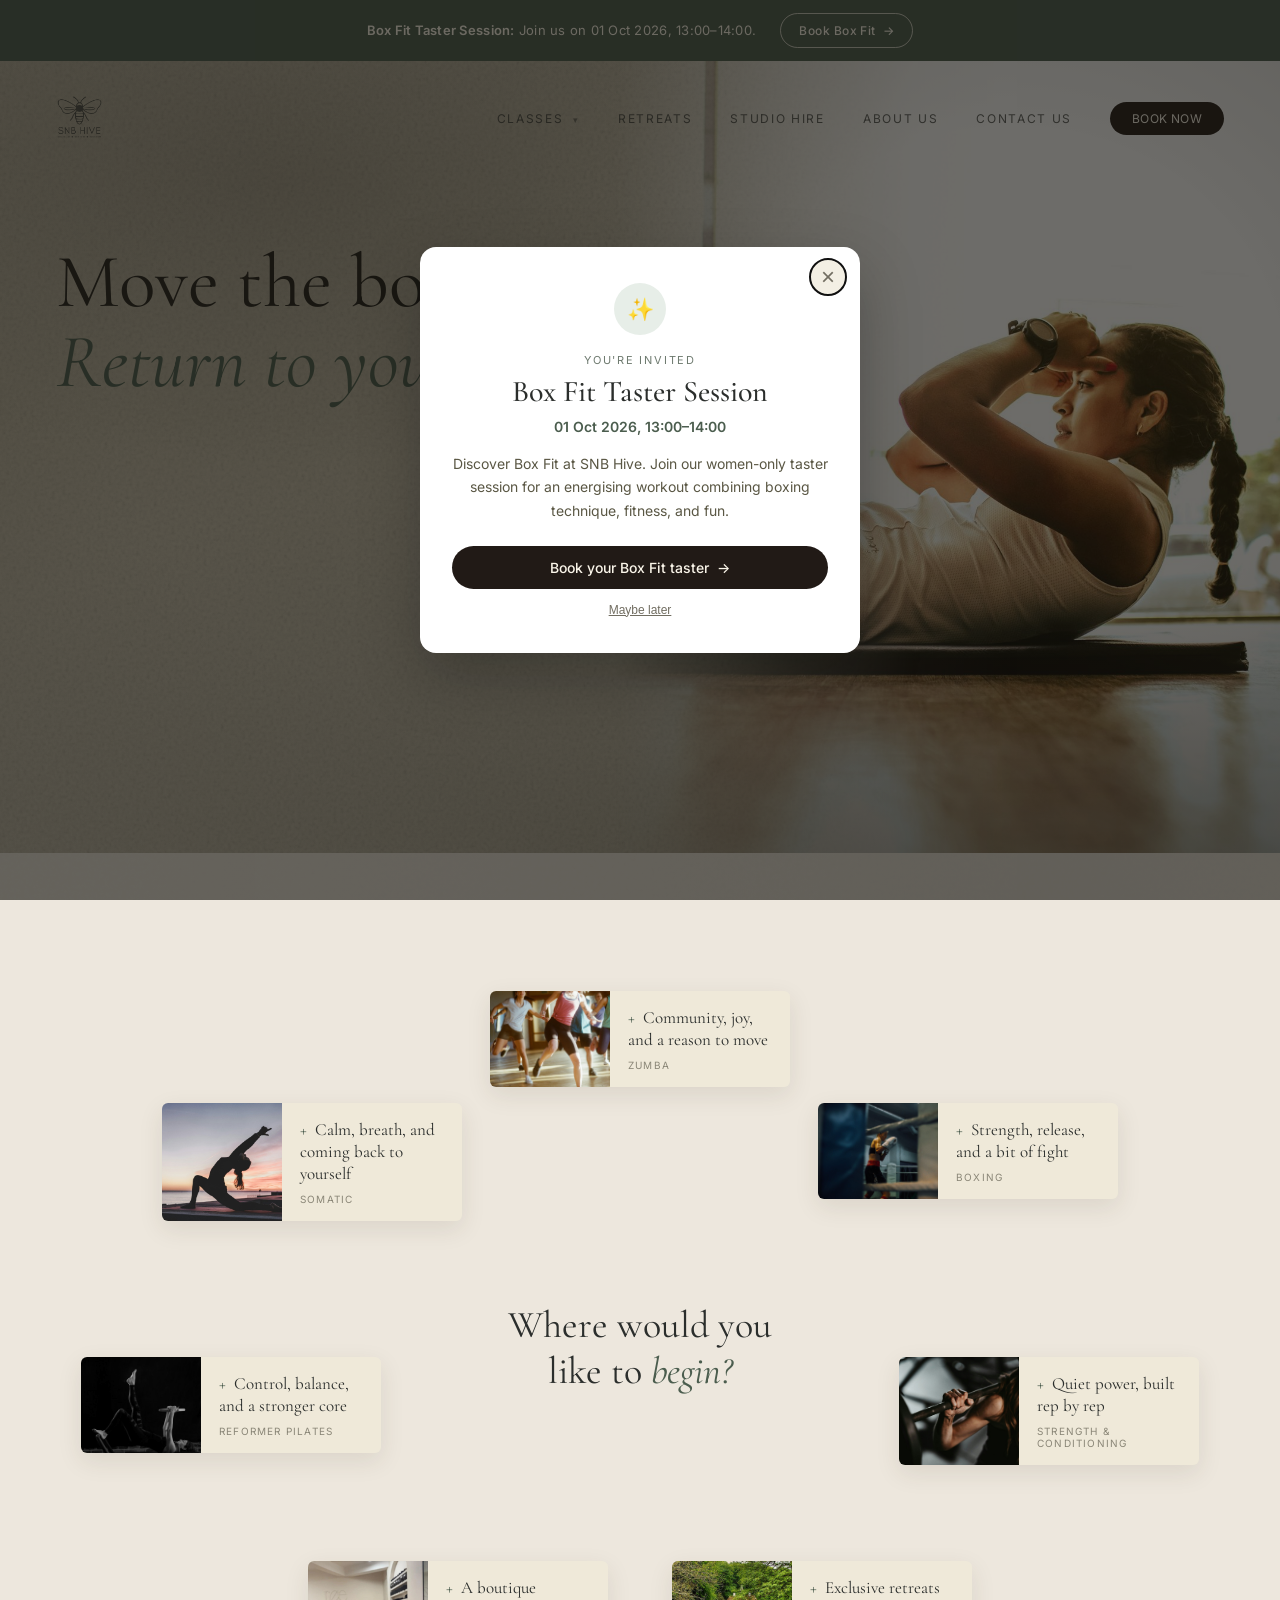
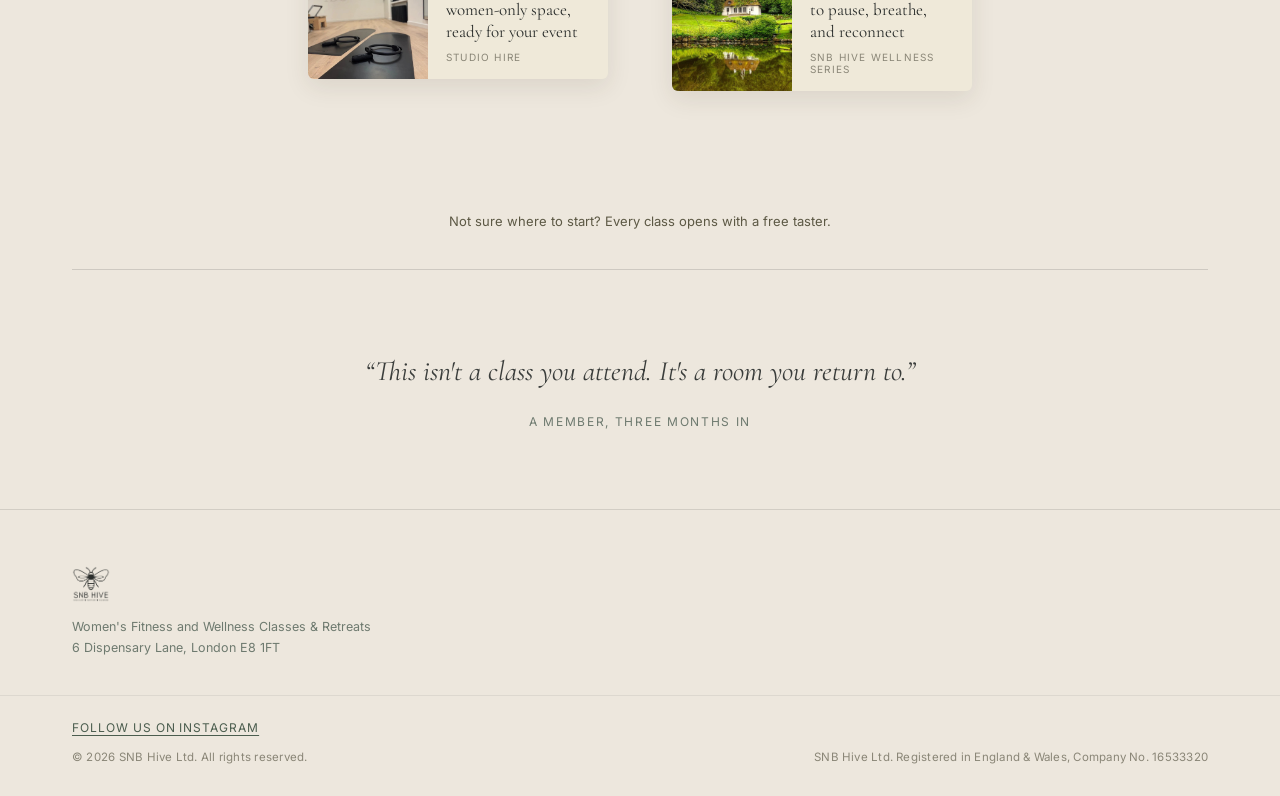
==== commit f6cd0856: "Add time to Box Fit Taster Session details Updated the date and time for the Box Fit Taster Session." ====
--- a/index.html
+++ b/index.html
@@ -860,7 +860,7 @@
 <aside class="taster-banner" aria-label="Box Fit taster session">
   <p>
     <strong>Box Fit Taster Session:</strong>
-    Join us on 01 Oct 2026.
+    Join us on 01 Oct 2026, 13:00&ndash;14:00.
   </p>
 
   <a href="https://app.snbhive.com">
@@ -1103,7 +1103,7 @@
 
     <h3 id="tasterTitle">Box Fit Taster Session</h3>
 
-    <div class="dates">01 Oct 2026</div>
+    <div class="dates">01 Oct 2026, 13:00&ndash;14:00</div>
 
     <p class="body-copy" id="tasterDescription">
       Discover Box Fit at SNB Hive. Join our women-only taster session
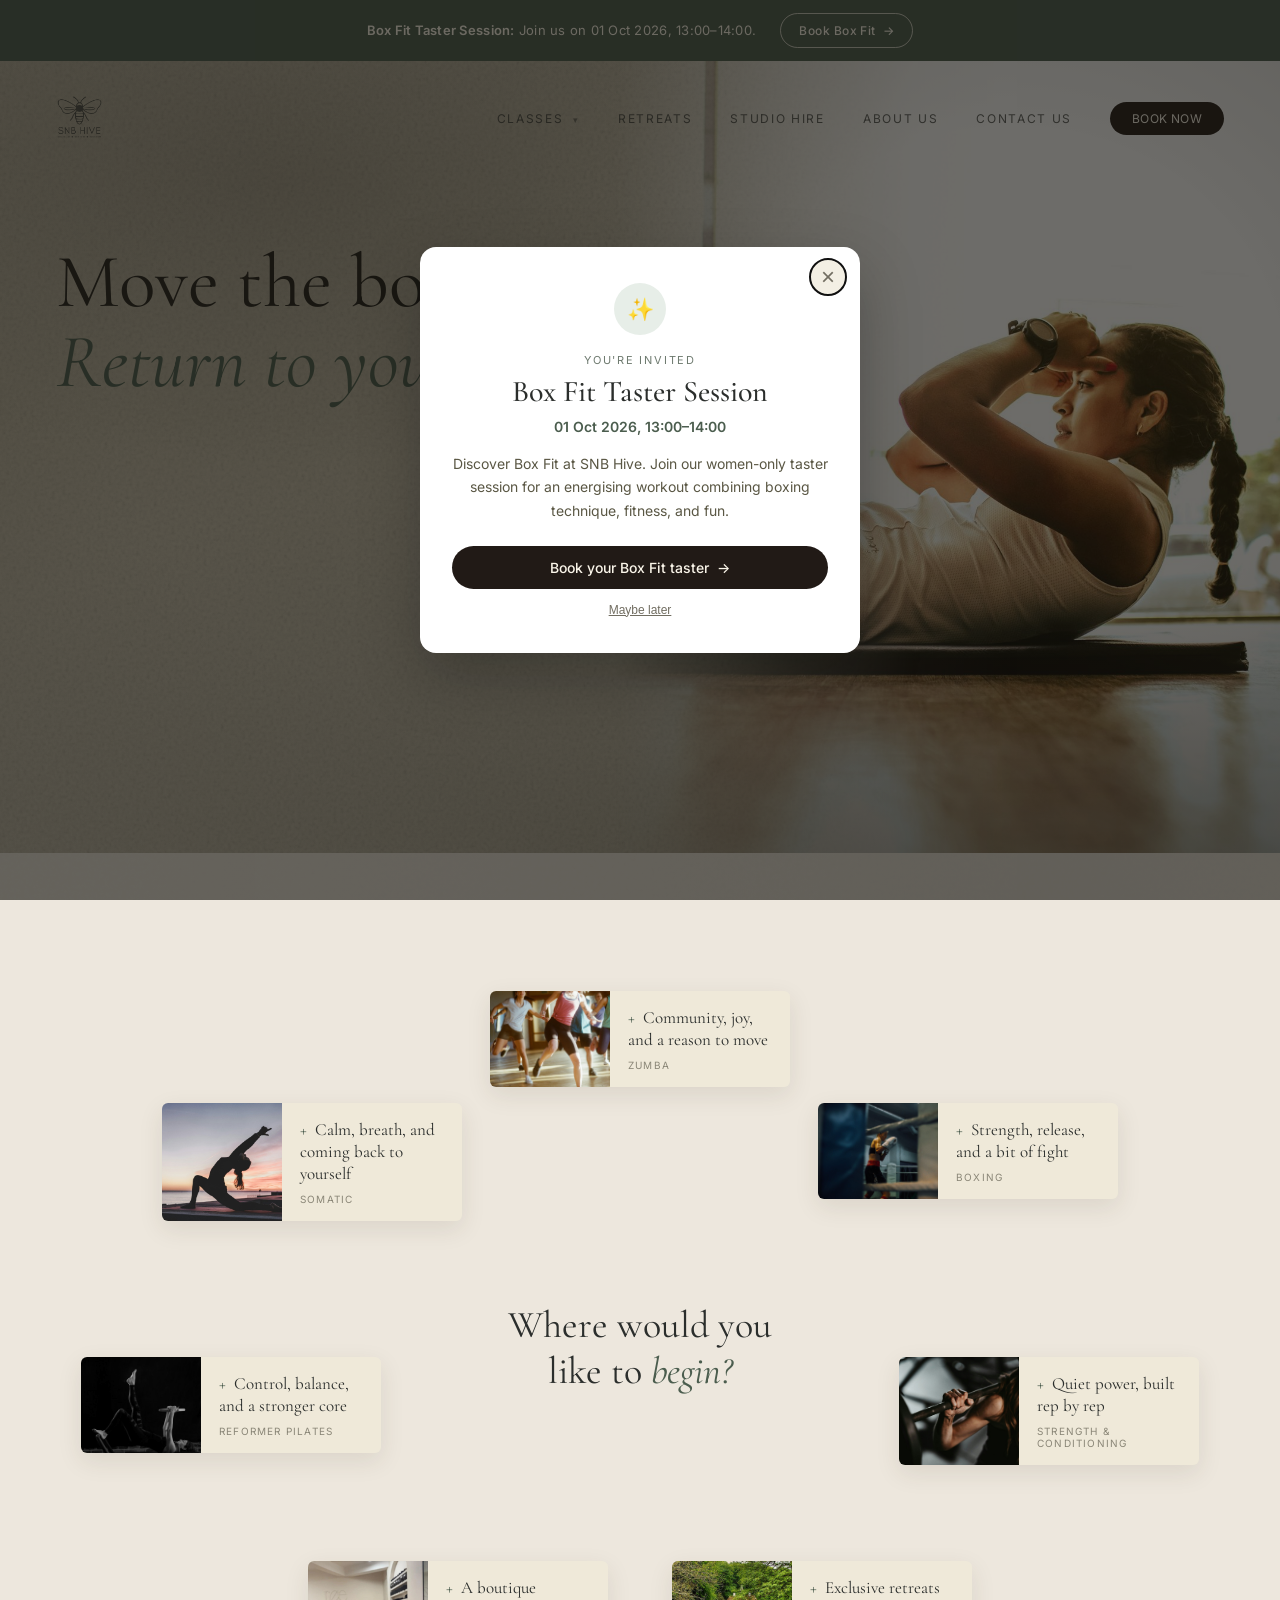
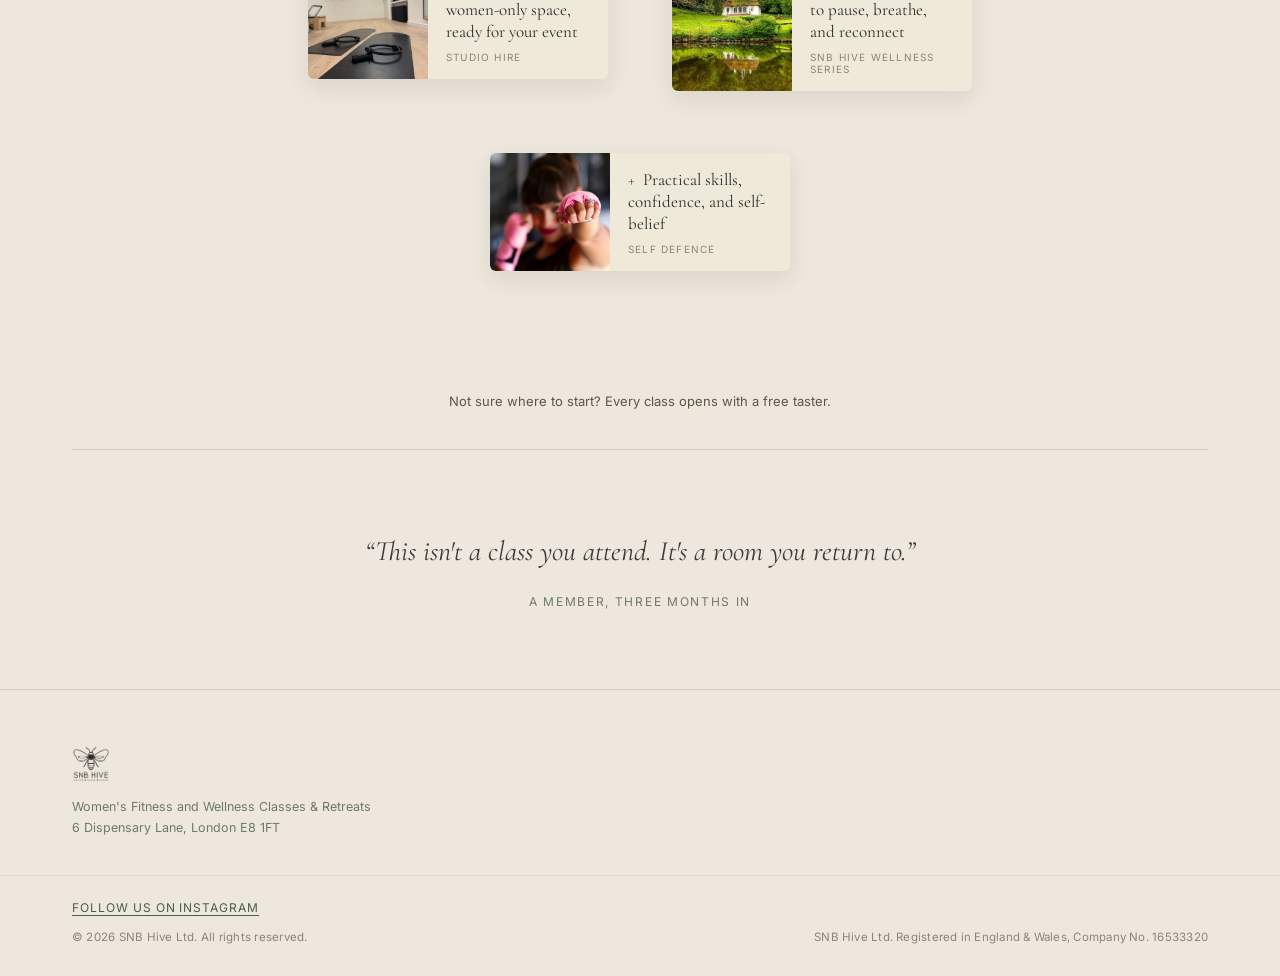
==== commit 238d9cbb: "Embed Self Defence image for text-only PRs" ====
--- a/index.html
+++ b/index.html
@@ -11,6 +11,7 @@
 <meta property="og:url" content="https://snbhive.com/" />
 <meta name="twitter:card" content="summary_large_image" />
 <meta name="description" content="A women-only wellness community in Hackney. Fitness classes, retreats, and studio hire." />
+<link rel="stylesheet" href="self-defence-image.css">
 <link rel="preconnect" href="https://fonts.googleapis.com">
 <link href="https://fonts.googleapis.com/css2?family=Cormorant+Garamond:ital,wght@0,400;0,500;1,400;1,500&family=Inter:wght@400;500&display=swap" rel="stylesheet">
 
@@ -282,7 +283,7 @@
 .menu-wrap {
   position: relative;
   max-width: 1180px;
-  height: 860px;
+  height: 1040px;
   margin: 90px auto 10px;
 }
 
@@ -406,6 +407,11 @@
 .mcard.card-7 {
   top: 618px;
   left: 258px;
+}
+
+.mcard.card-8 {
+  top: 810px;
+  left: 440px;
 }
 
 .t1 {
@@ -887,6 +893,7 @@
           <a href="page-class-boxing.html">Boxing</a>
           <a href="page-class-pilates.html">Reformer Pilates</a>
           <a href="page-class-somatic.html">Somatic</a>
+          <a href="page-class-self-defence.html">Self Defence</a>
           <a href="page-class-strength.html">Strength &amp; Conditioning</a>
           <a href="page-class-zumba.html">Zumba</a>
         </div>
@@ -994,6 +1001,19 @@
       </div>
 
       <div class="who">Reformer Pilates</div>
+    </div>
+  </a>
+
+  <a class="mcard card-8" href="page-class-self-defence.html">
+    <div class="mphoto t8"></div>
+
+    <div class="mbody">
+      <div class="title">
+        <span class="plus">+</span>
+        Practical skills, confidence, and self-belief
+      </div>
+
+      <div class="who">Self Defence</div>
     </div>
   </a>
 
--- a/self-defence-image.css
+++ b/self-defence-image.css
@@ -0,0 +1,7 @@
+/* Embedded so the supplied class image can be delivered through text-only pull request tooling. */
+.self-defence-image,
+.t8 {
+  background-image: url('[data-uri]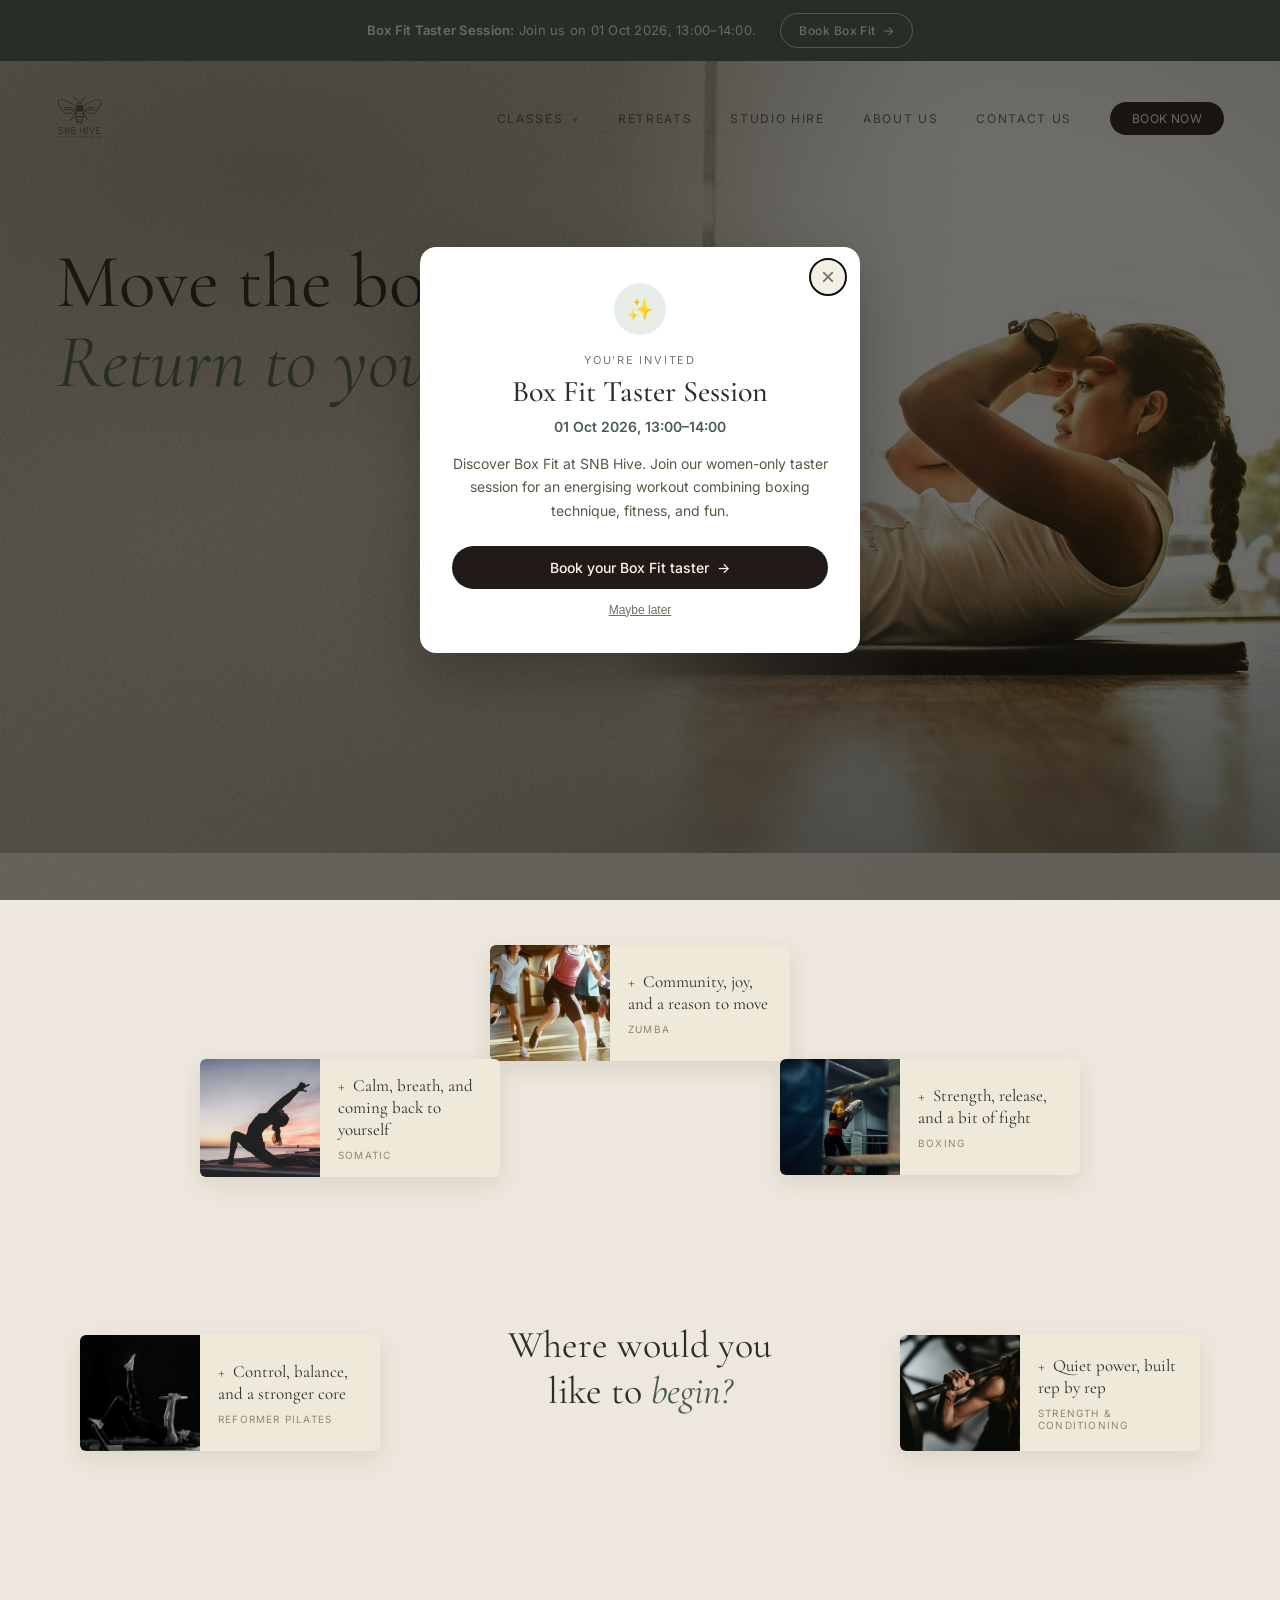
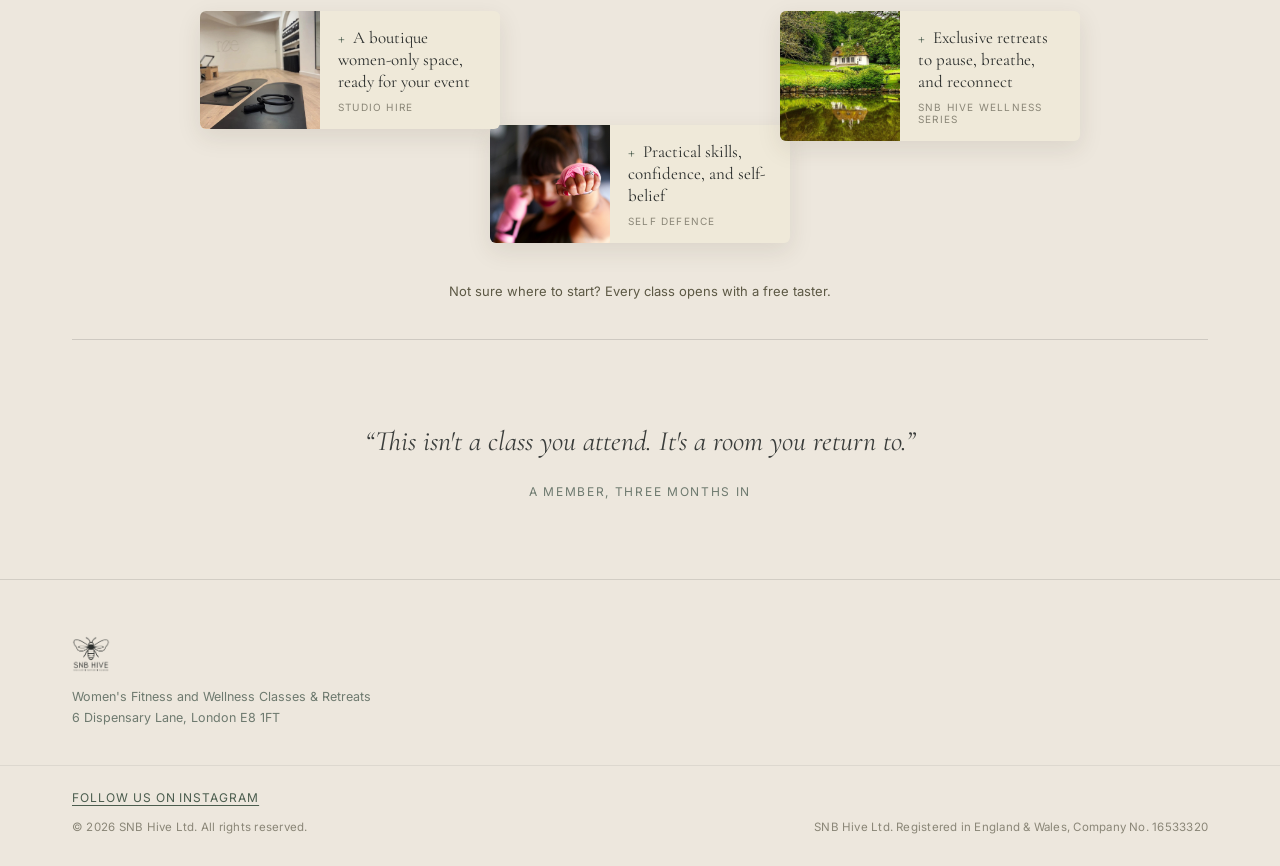
==== commit a9929fb4: "Space home navigation cards evenly" ====
--- a/index.html
+++ b/index.html
@@ -283,13 +283,13 @@
 .menu-wrap {
   position: relative;
   max-width: 1180px;
-  height: 1040px;
+  height: 930px;
   margin: 90px auto 10px;
 }
 
 .menu-center {
   position: absolute;
-  top: 360px;
+  top: 380px;
   left: 50%;
   z-index: 3;
   width: 280px;
@@ -316,6 +316,7 @@
   display: flex;
   align-items: stretch;
   width: 300px;
+  min-height: 116px;
   background: #EFE9D9;
   border-radius: 6px;
   box-shadow: 0 8px 24px rgba(60,50,30,0.10);
@@ -375,42 +376,42 @@
 }
 
 .mcard.card-1 {
-  top: 48px;
+  top: 2px;
   left: 440px;
 }
 
 .mcard.card-2 {
-  top: 160px;
-  left: 768px;
+  top: 116px;
+  left: 730px;
 }
 
 .mcard.card-3 {
-  top: 160px;
-  left: 112px;
+  top: 116px;
+  left: 150px;
 }
 
 .mcard.card-4 {
-  top: 414px;
-  left: 849px;
+  top: 392px;
+  left: 850px;
 }
 
 .mcard.card-5 {
-  top: 414px;
-  left: 31px;
+  top: 392px;
+  left: 30px;
 }
 
 .mcard.card-6 {
-  top: 618px;
-  left: 622px;
+  top: 668px;
+  left: 730px;
 }
 
 .mcard.card-7 {
-  top: 618px;
-  left: 258px;
+  top: 668px;
+  left: 150px;
 }
 
 .mcard.card-8 {
-  top: 810px;
+  top: 782px;
   left: 440px;
 }
 
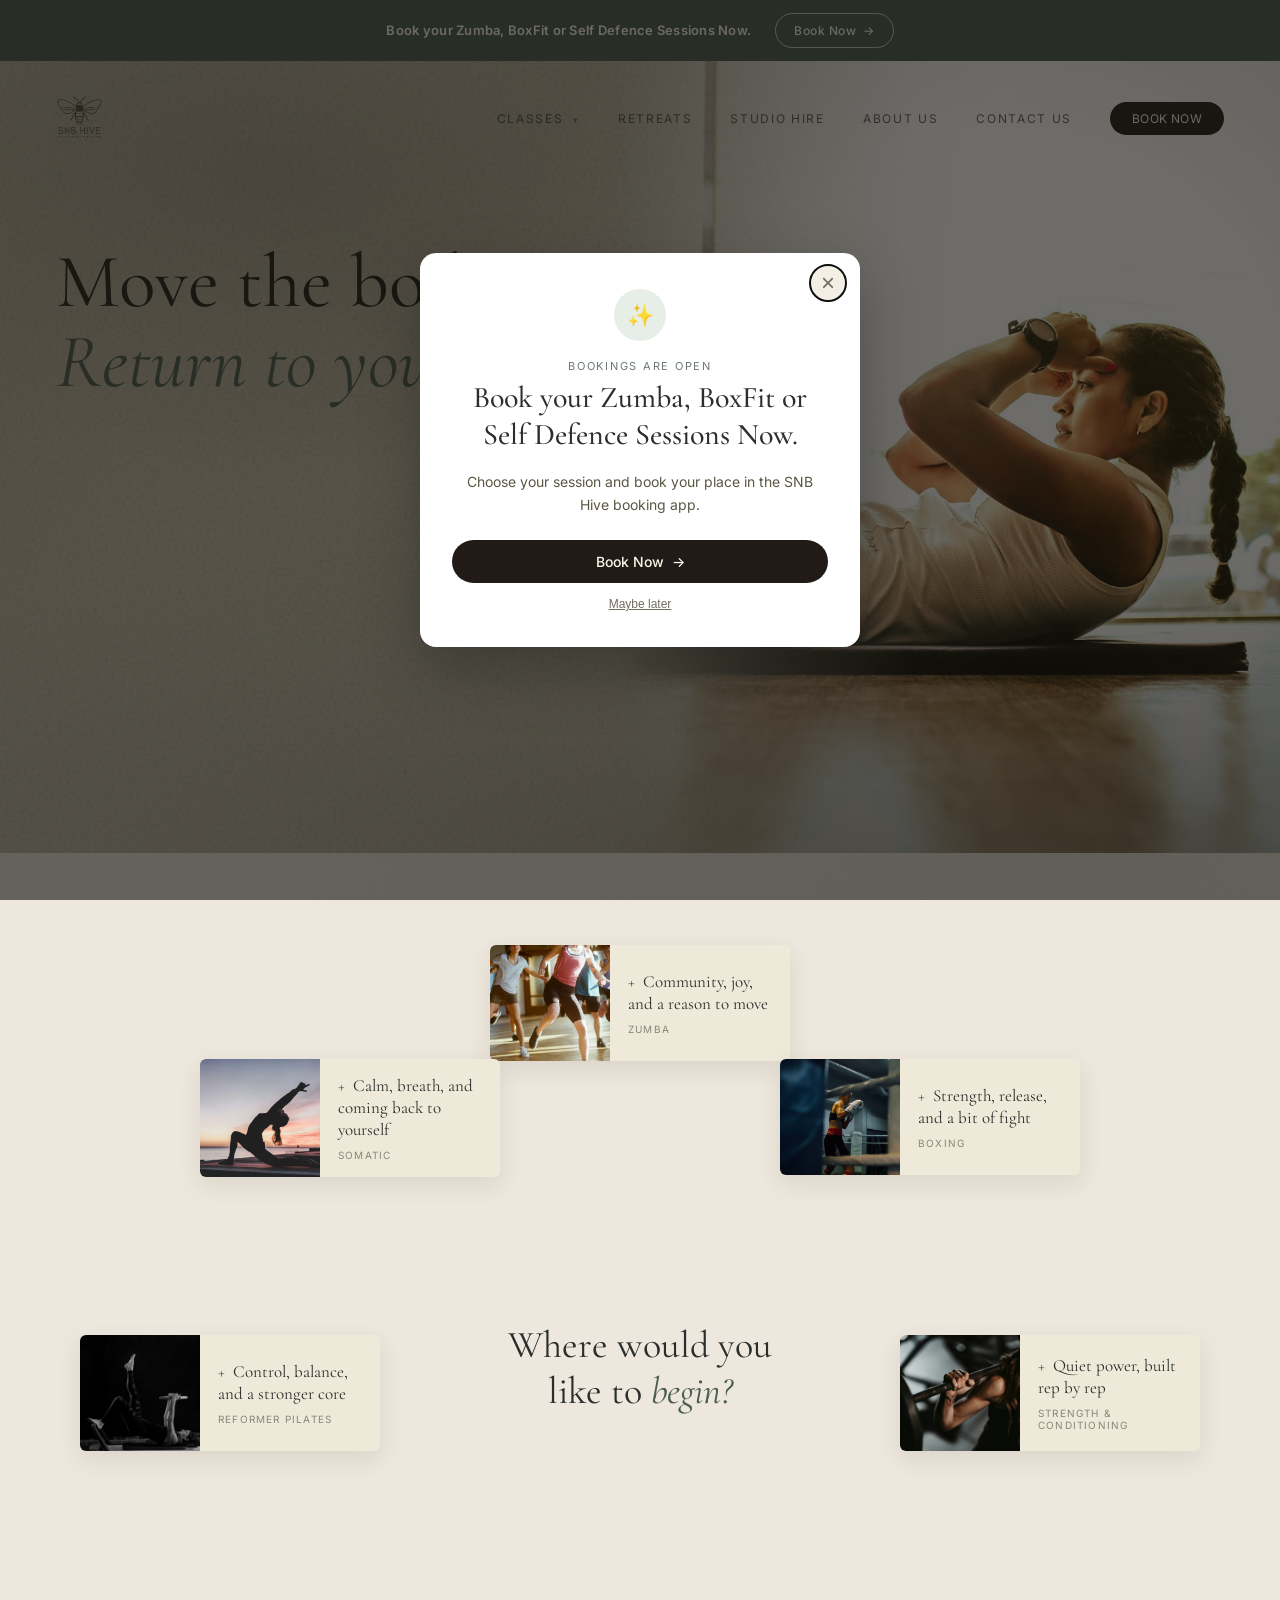
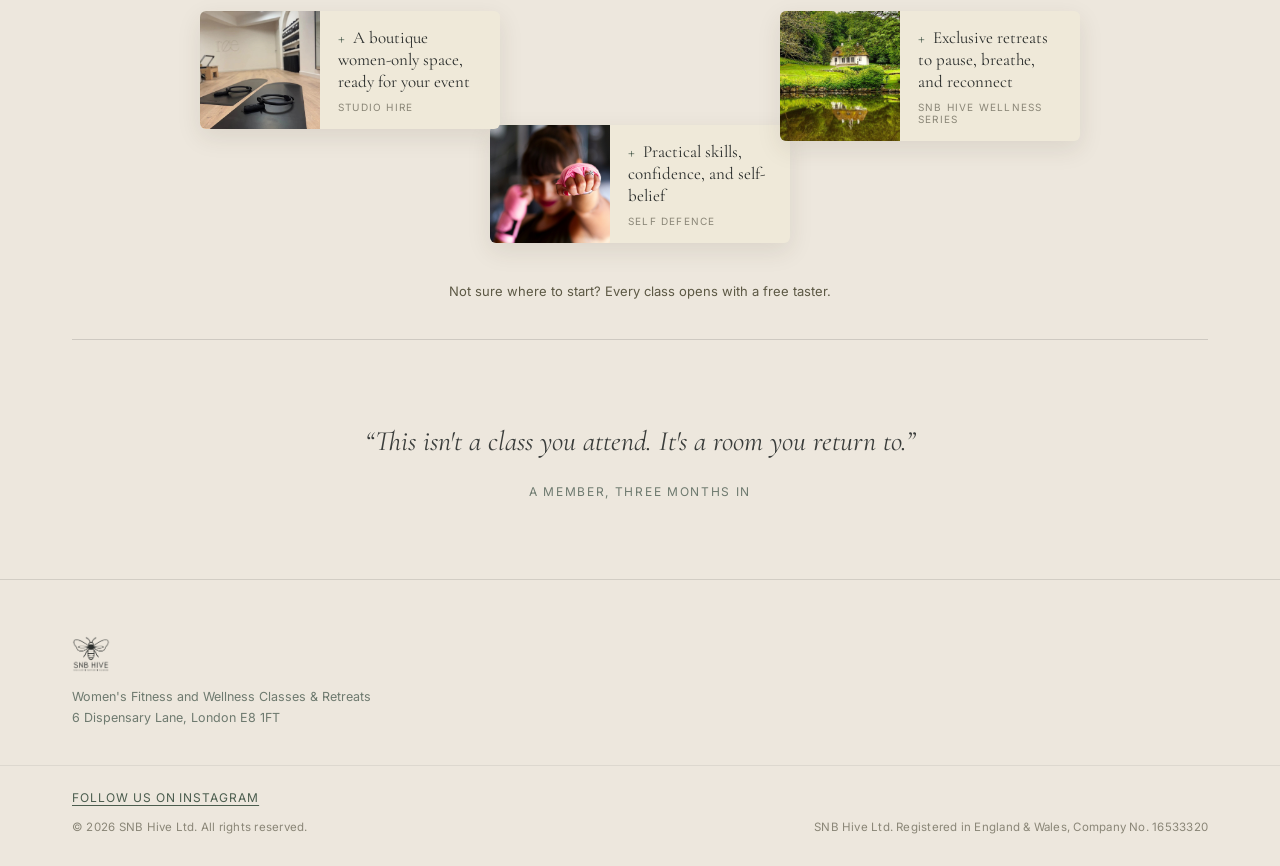
==== commit 55381ffa: "Update site-wide session booking announcement" ====
--- a/index.html
+++ b/index.html
@@ -37,7 +37,7 @@
   font-family: 'Cormorant Garamond', serif;
 }
 
-/* Box Fit taster-session banner */
+/* Session booking banner */
 .taster-banner {
   position: relative;
   z-index: 40;
@@ -601,7 +601,7 @@
   visibility: visible;
 }
 
-/* Box Fit popup */
+/* Session booking popup */
 .taster-overlay {
   position: fixed;
   inset: 0;
@@ -673,13 +673,6 @@
   font-family: 'Cormorant Garamond', serif;
   font-size: 30px;
   font-weight: 500;
-}
-
-.taster-modal .dates {
-  margin-top: 8px;
-  color: #4B5D4E;
-  font-size: 14px;
-  font-weight: 600;
 }
 
 .taster-modal p.body-copy {
@@ -863,17 +856,10 @@
 
 <body>
 
-<!-- Box Fit taster-session banner -->
-<aside class="taster-banner" aria-label="Box Fit taster session">
-  <p>
-    <strong>Box Fit Taster Session:</strong>
-    Join us on 01 Oct 2026, 13:00&ndash;14:00.
-  </p>
-
-  <a href="https://app.snbhive.com">
-    Book Box Fit
-    <span aria-hidden="true">&rarr;</span>
-  </a>
+<!-- Session booking banner -->
+<aside class="taster-banner" aria-label="Book SNB Hive sessions">
+  <p><strong>Book your Zumba, BoxFit or Self Defence Sessions Now.</strong></p>
+  <a href="https://app.snbhive.com">Book Now <span aria-hidden="true">&rarr;</span></a>
 </aside>
 
 <!-- Hero -->
@@ -1094,7 +1080,7 @@
   </div>
 </footer>
 
-<!-- Box Fit taster-session popup -->
+<!-- Session booking popup -->
 <div
   class="taster-overlay"
   id="tasterOverlay"
@@ -1111,7 +1097,7 @@
       class="close-btn"
       id="tasterClose"
       type="button"
-      aria-label="Close Box Fit taster session popup"
+      aria-label="Close session booking popup"
     >
       &times;
     </button>
@@ -1120,20 +1106,16 @@
       &#10024;
     </div>
 
-    <div class="taster-tag">You're invited</div>
-
-    <h3 id="tasterTitle">Box Fit Taster Session</h3>
-
-    <div class="dates">01 Oct 2026, 13:00&ndash;14:00</div>
+    <div class="taster-tag">Bookings are open</div>
+
+    <h3 id="tasterTitle">Book your Zumba, BoxFit or Self Defence Sessions Now.</h3>
 
     <p class="body-copy" id="tasterDescription">
-      Discover Box Fit at SNB Hive. Join our women-only taster session
-      for an energising workout combining boxing technique, fitness,
-      and fun.
+      Choose your session and book your place in the SNB Hive booking app.
     </p>
 
     <a class="btn-primary" href="https://app.snbhive.com">
-      Book your Box Fit taster
+      Book Now
       <span aria-hidden="true">&rarr;</span>
     </a>
 
@@ -1148,7 +1130,7 @@
   var overlay = document.getElementById('tasterOverlay');
   var closeButton = document.getElementById('tasterClose');
   var laterButton = document.getElementById('tasterLater');
-  var storageKey = 'box_fit_taster_2026_10_01_seen';
+  var storageKey = 'snb_hive_sessions_booking_seen';
 
   function closePopup() {
     overlay.classList.remove('show');
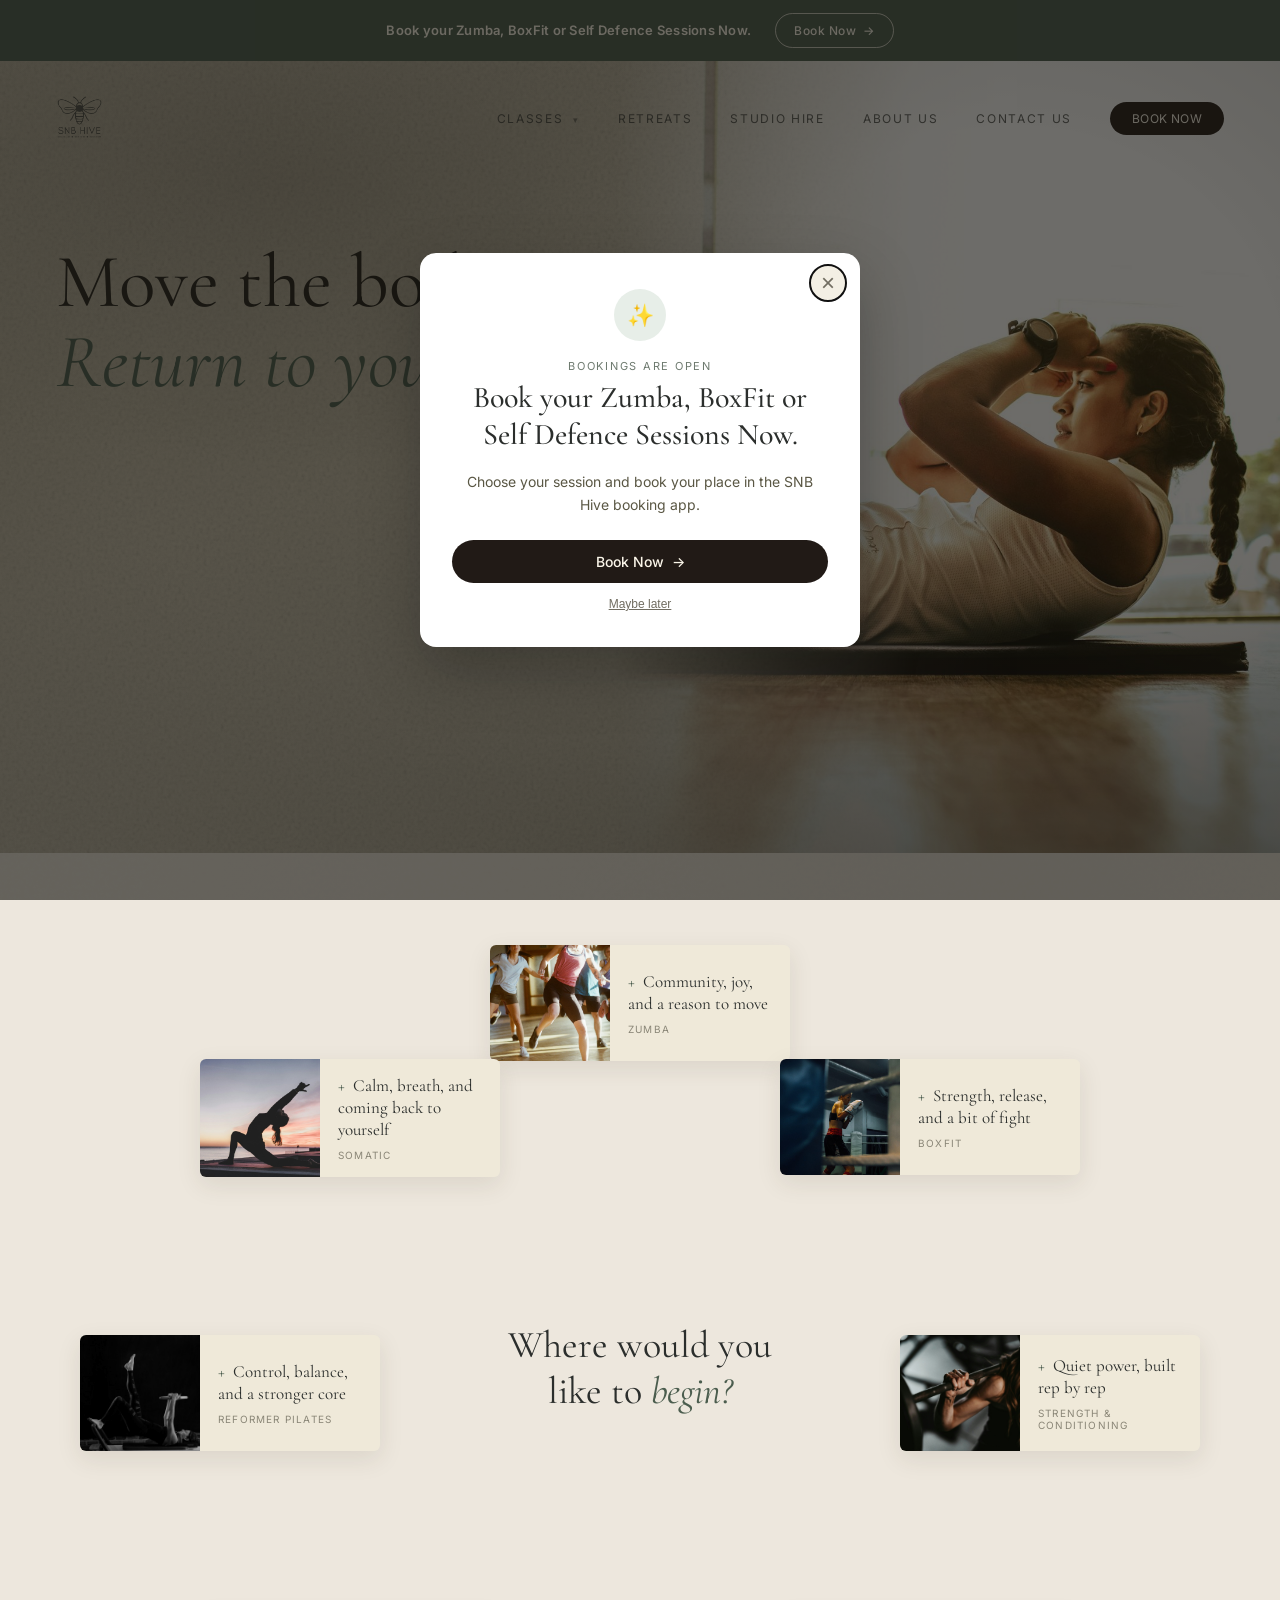
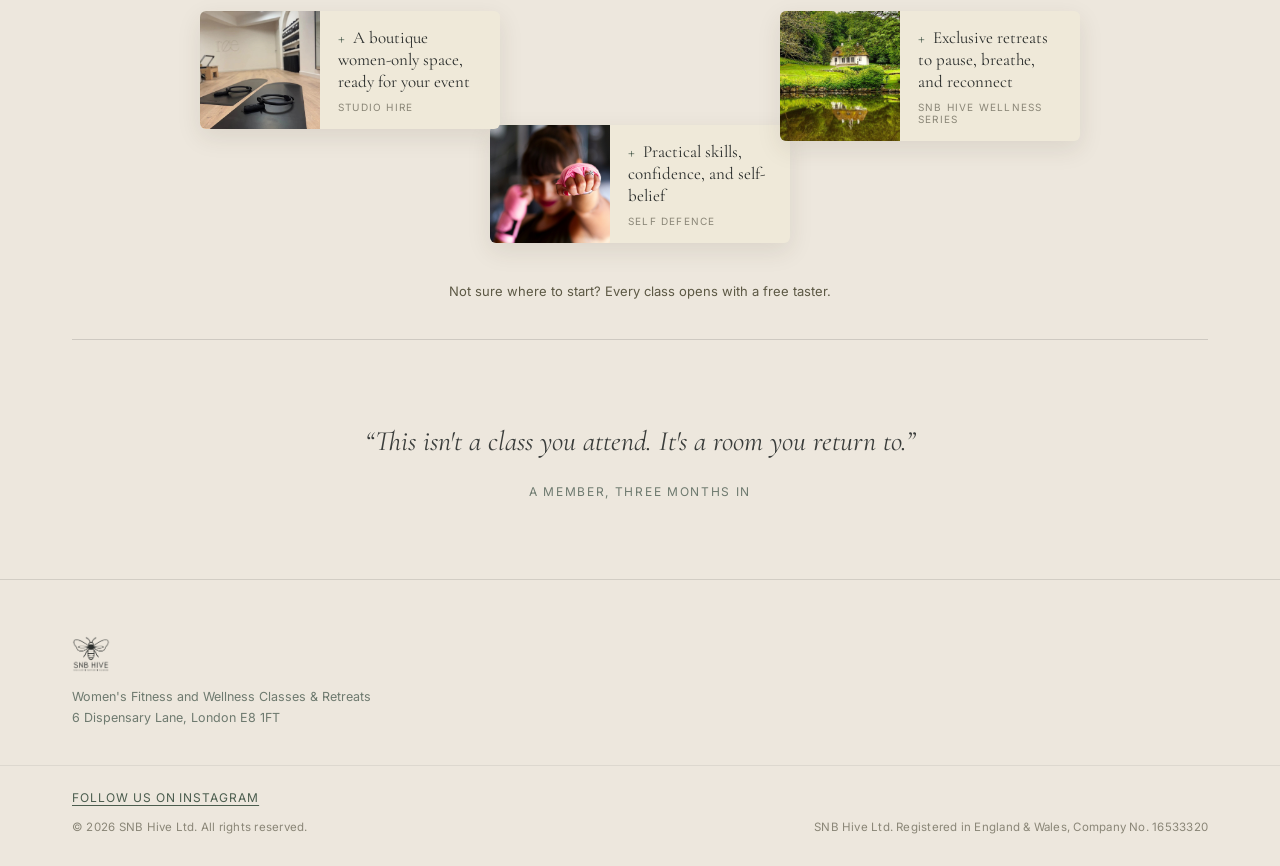
==== commit 9635a935: "Rename Boxing to BoxFit and update Self Defence course details" ====
--- a/index.html
+++ b/index.html
@@ -877,7 +877,7 @@
         </a>
 
         <div class="dropdown-menu">
-          <a href="page-class-boxing.html">Boxing</a>
+          <a href="page-class-boxing.html">BoxFit</a>
           <a href="page-class-pilates.html">Reformer Pilates</a>
           <a href="page-class-somatic.html">Somatic</a>
           <a href="page-class-self-defence.html">Self Defence</a>
@@ -948,7 +948,7 @@
         Strength, release, and a bit of fight
       </div>
 
-      <div class="who">Boxing</div>
+      <div class="who">BoxFit</div>
     </div>
   </a>
 
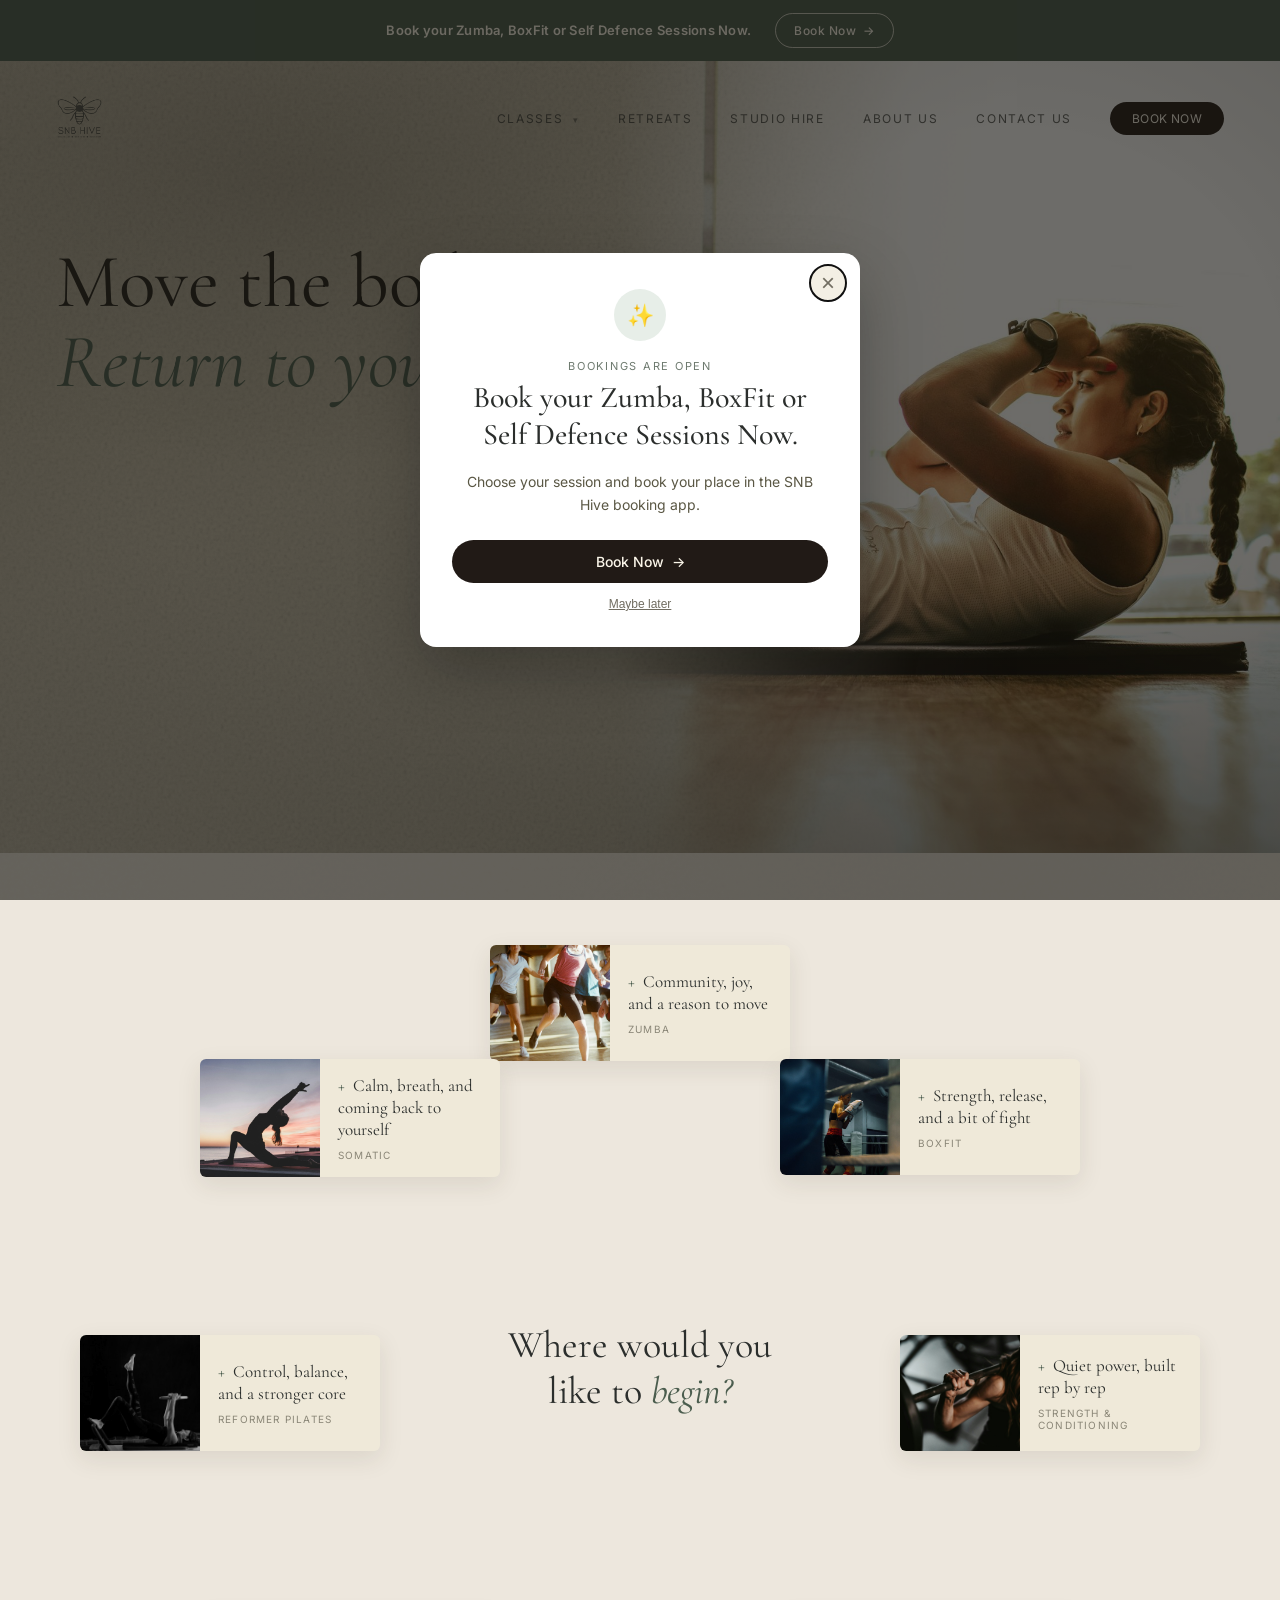
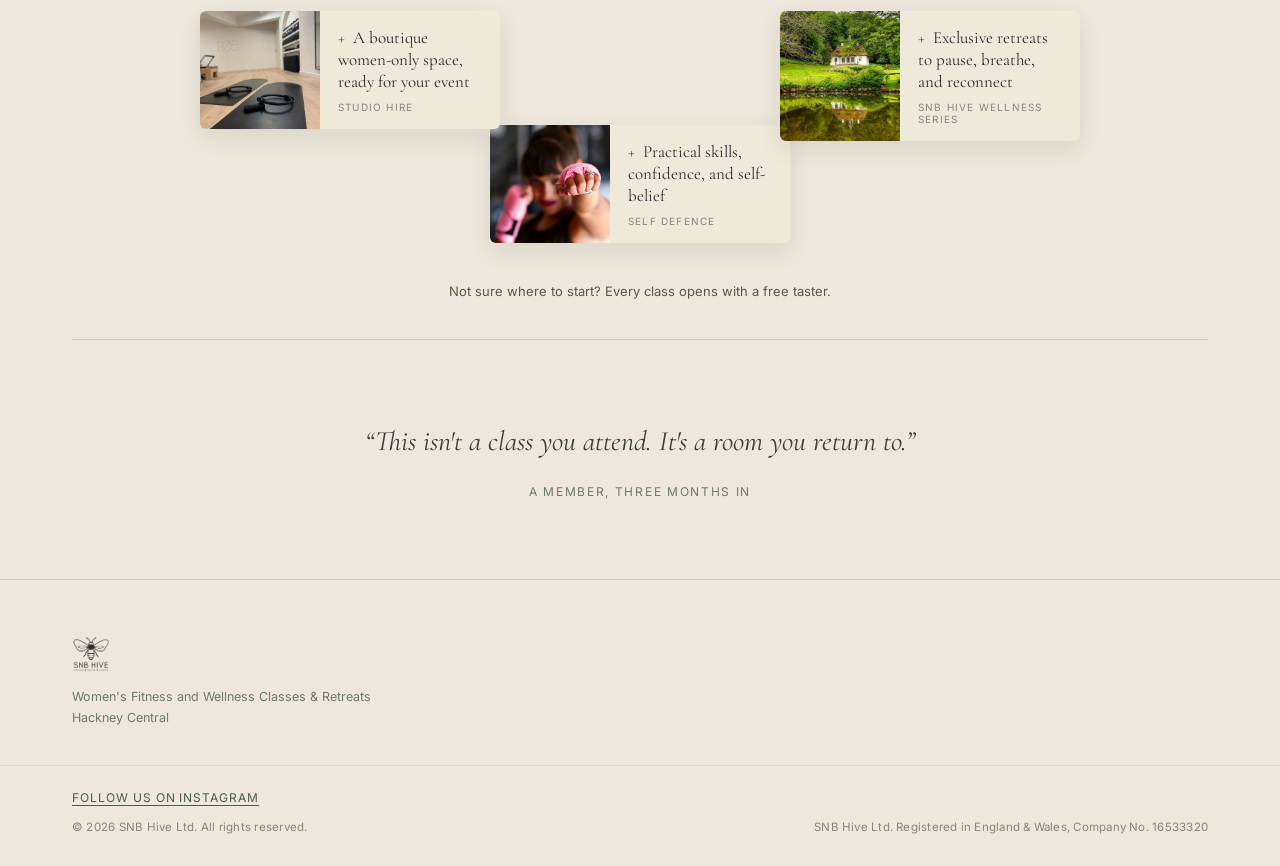
==== commit 3e3e114d: "Replace site footer address with Hackney Central" ====
--- a/index.html
+++ b/index.html
@@ -1053,7 +1053,7 @@
 
       <p>
         Women's Fitness and Wellness Classes &amp; Retreats<br />
-        6 Dispensary Lane, London E8 1FT
+        Hackney Central
       </p>
     </div>
   </div>
